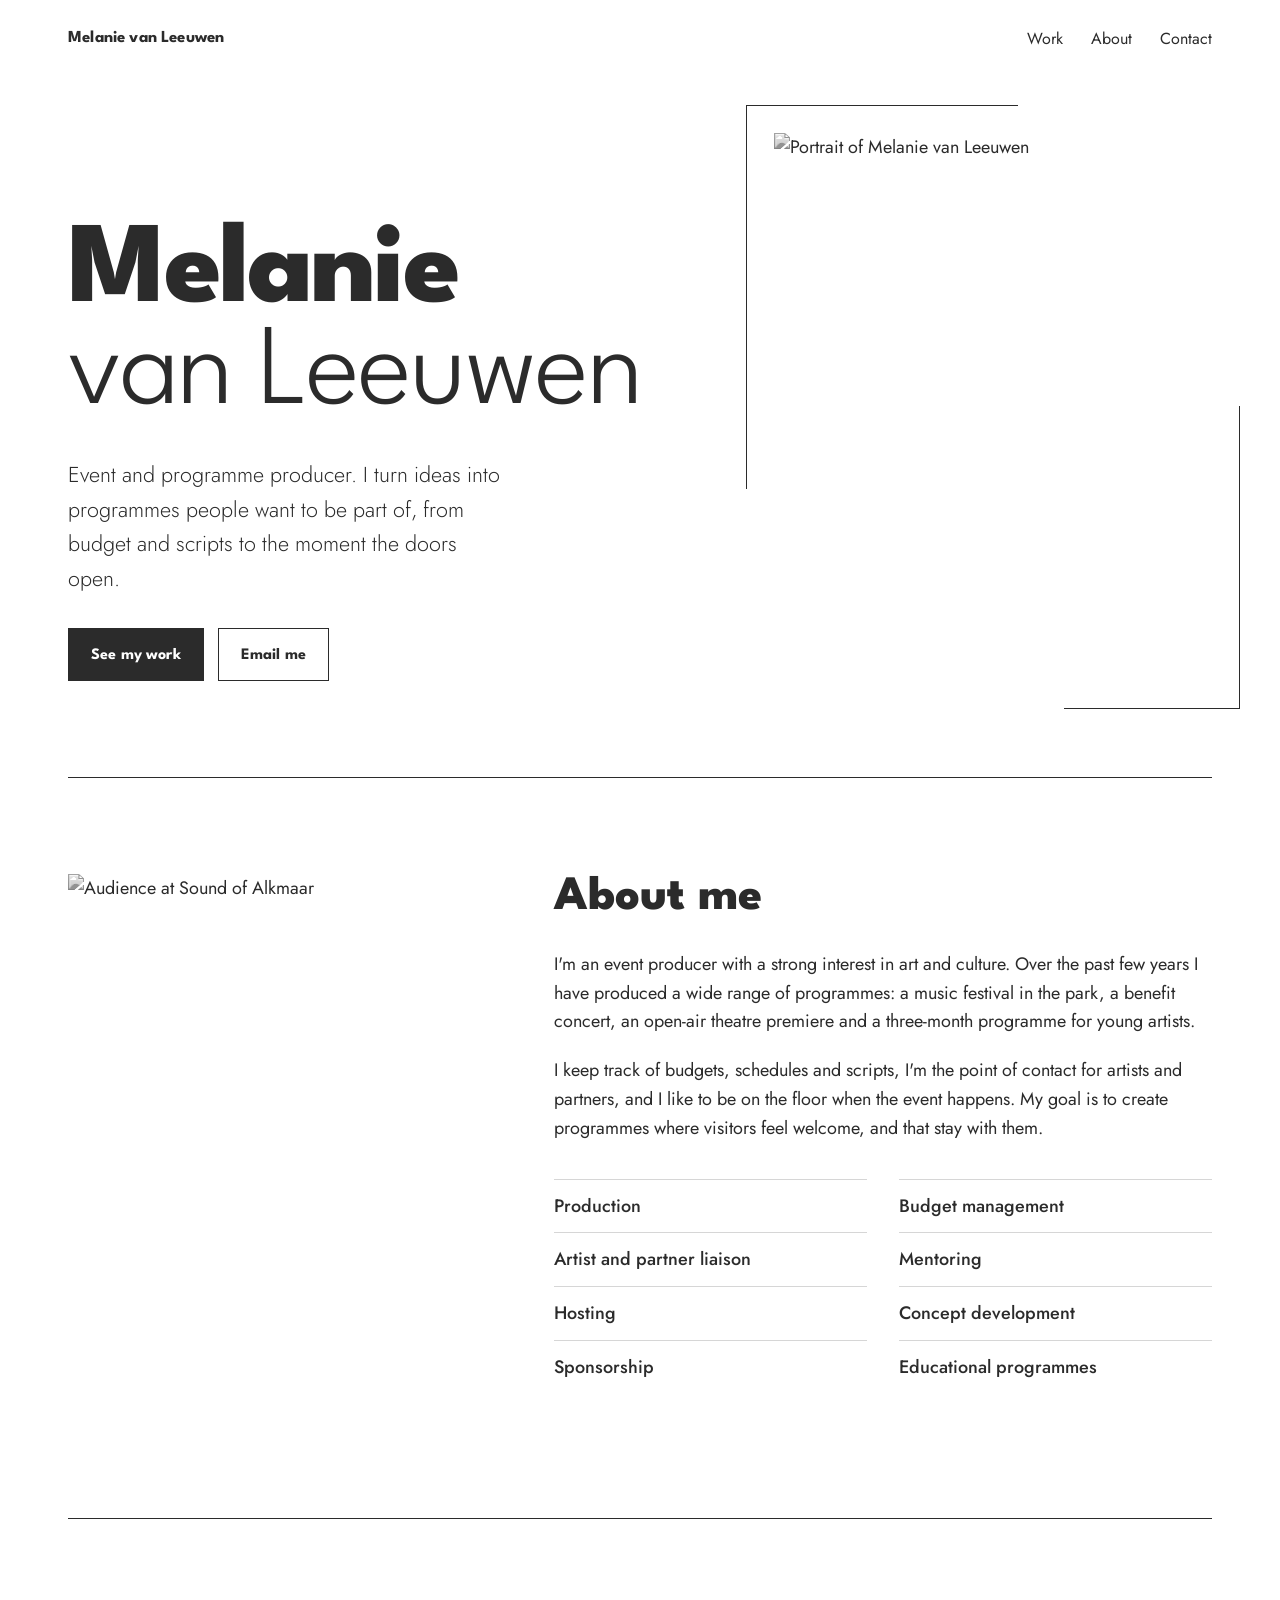
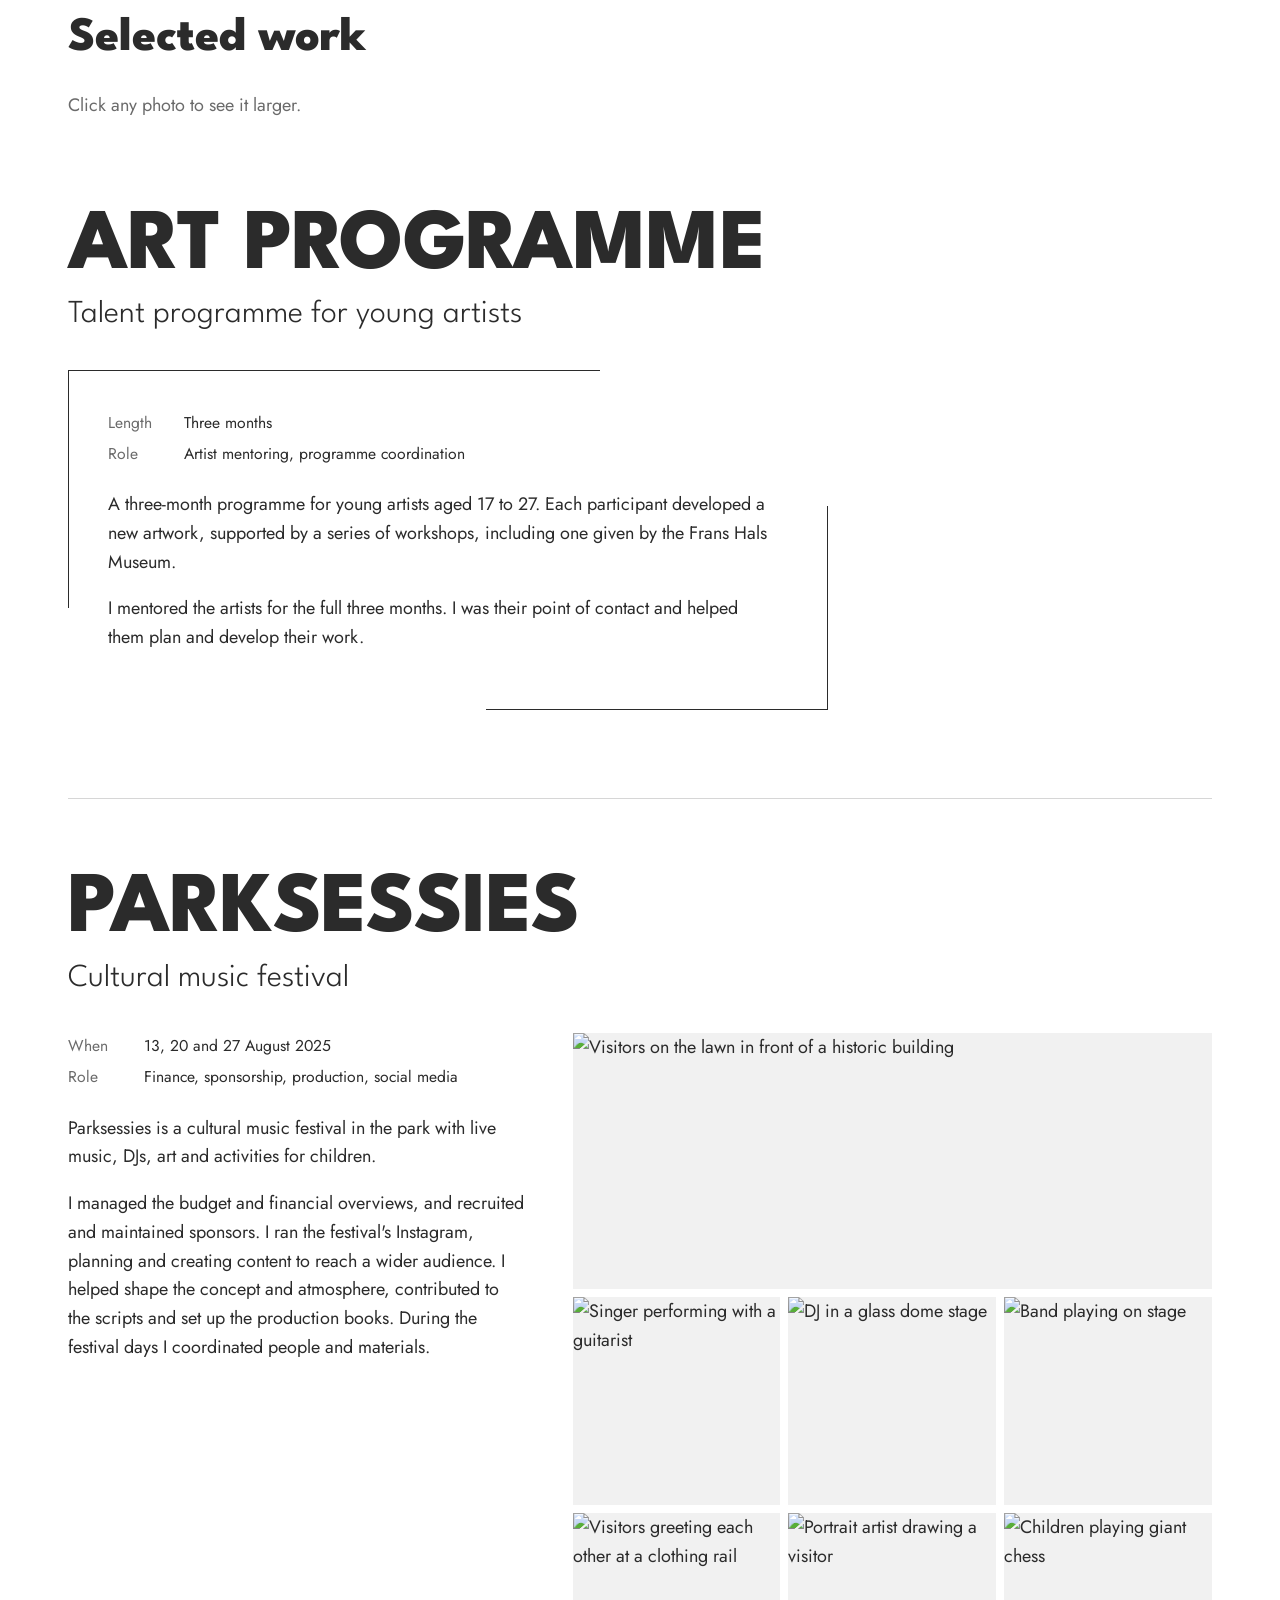
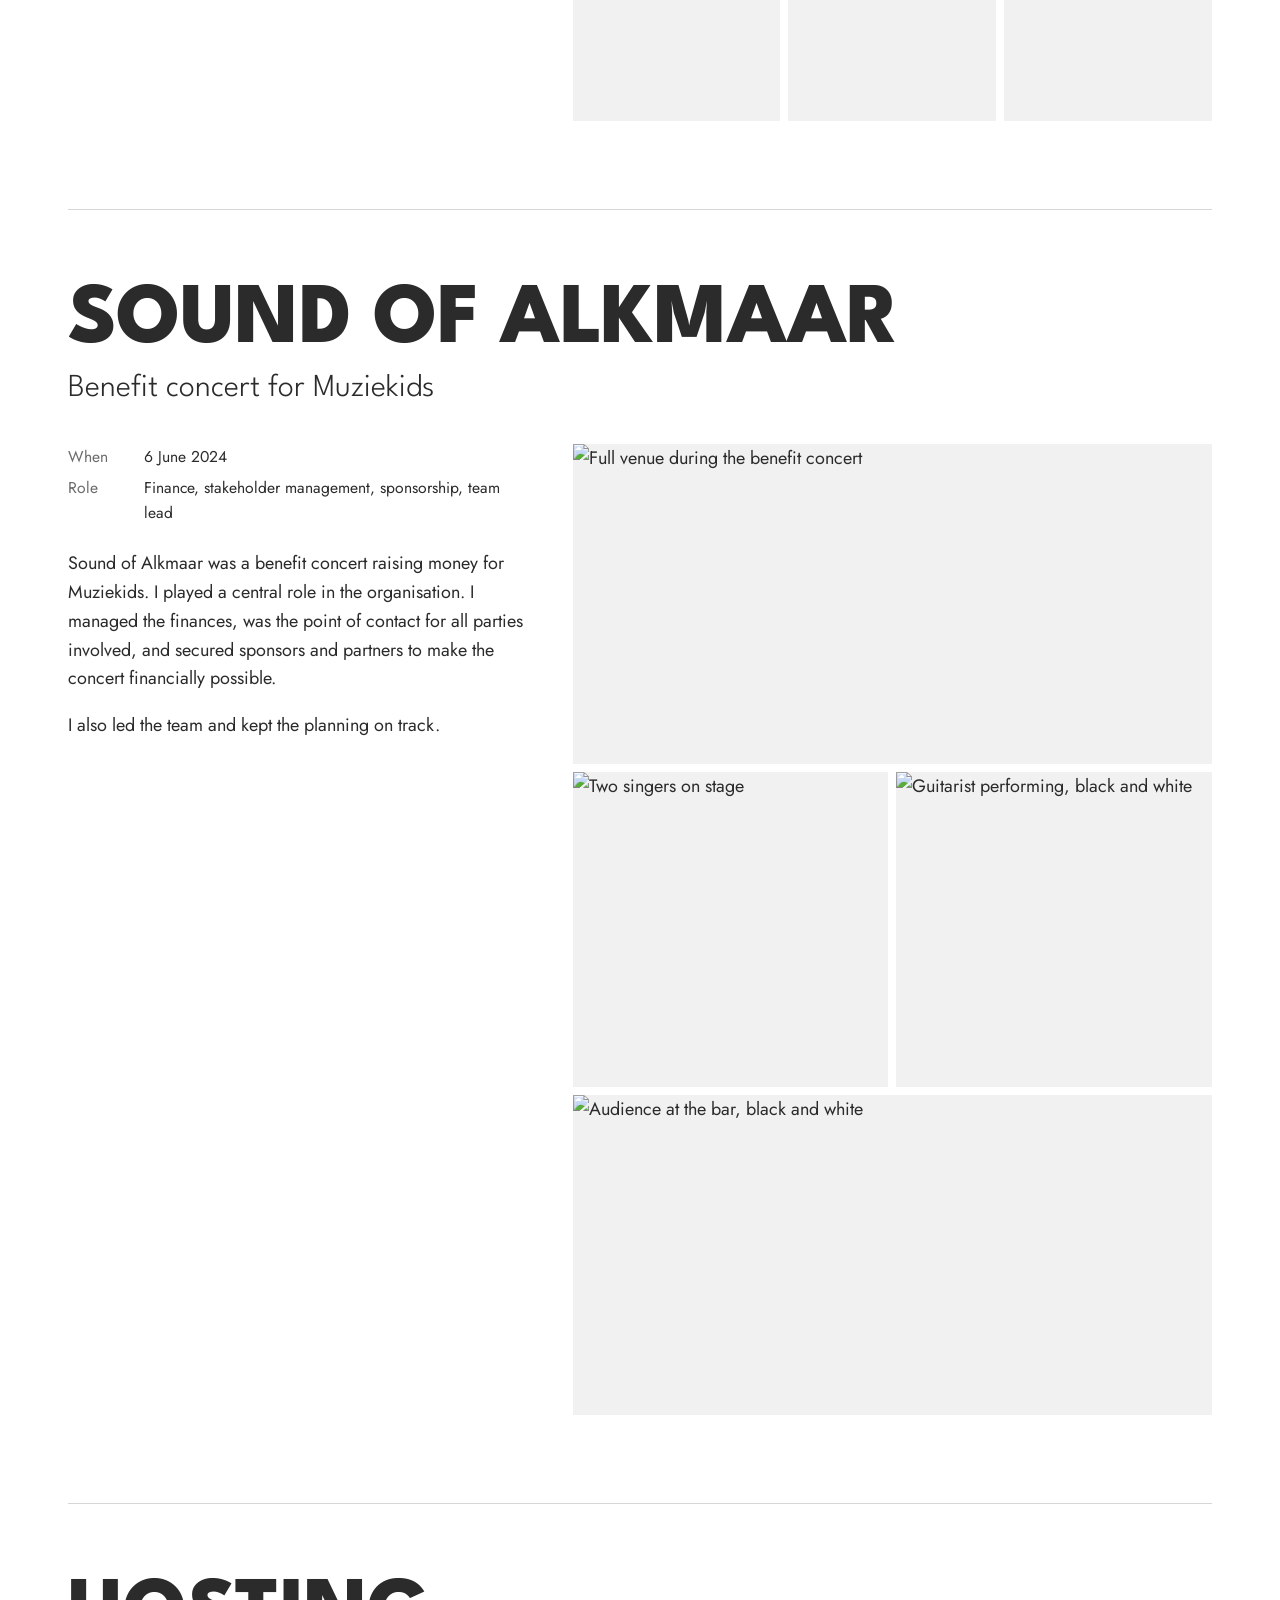
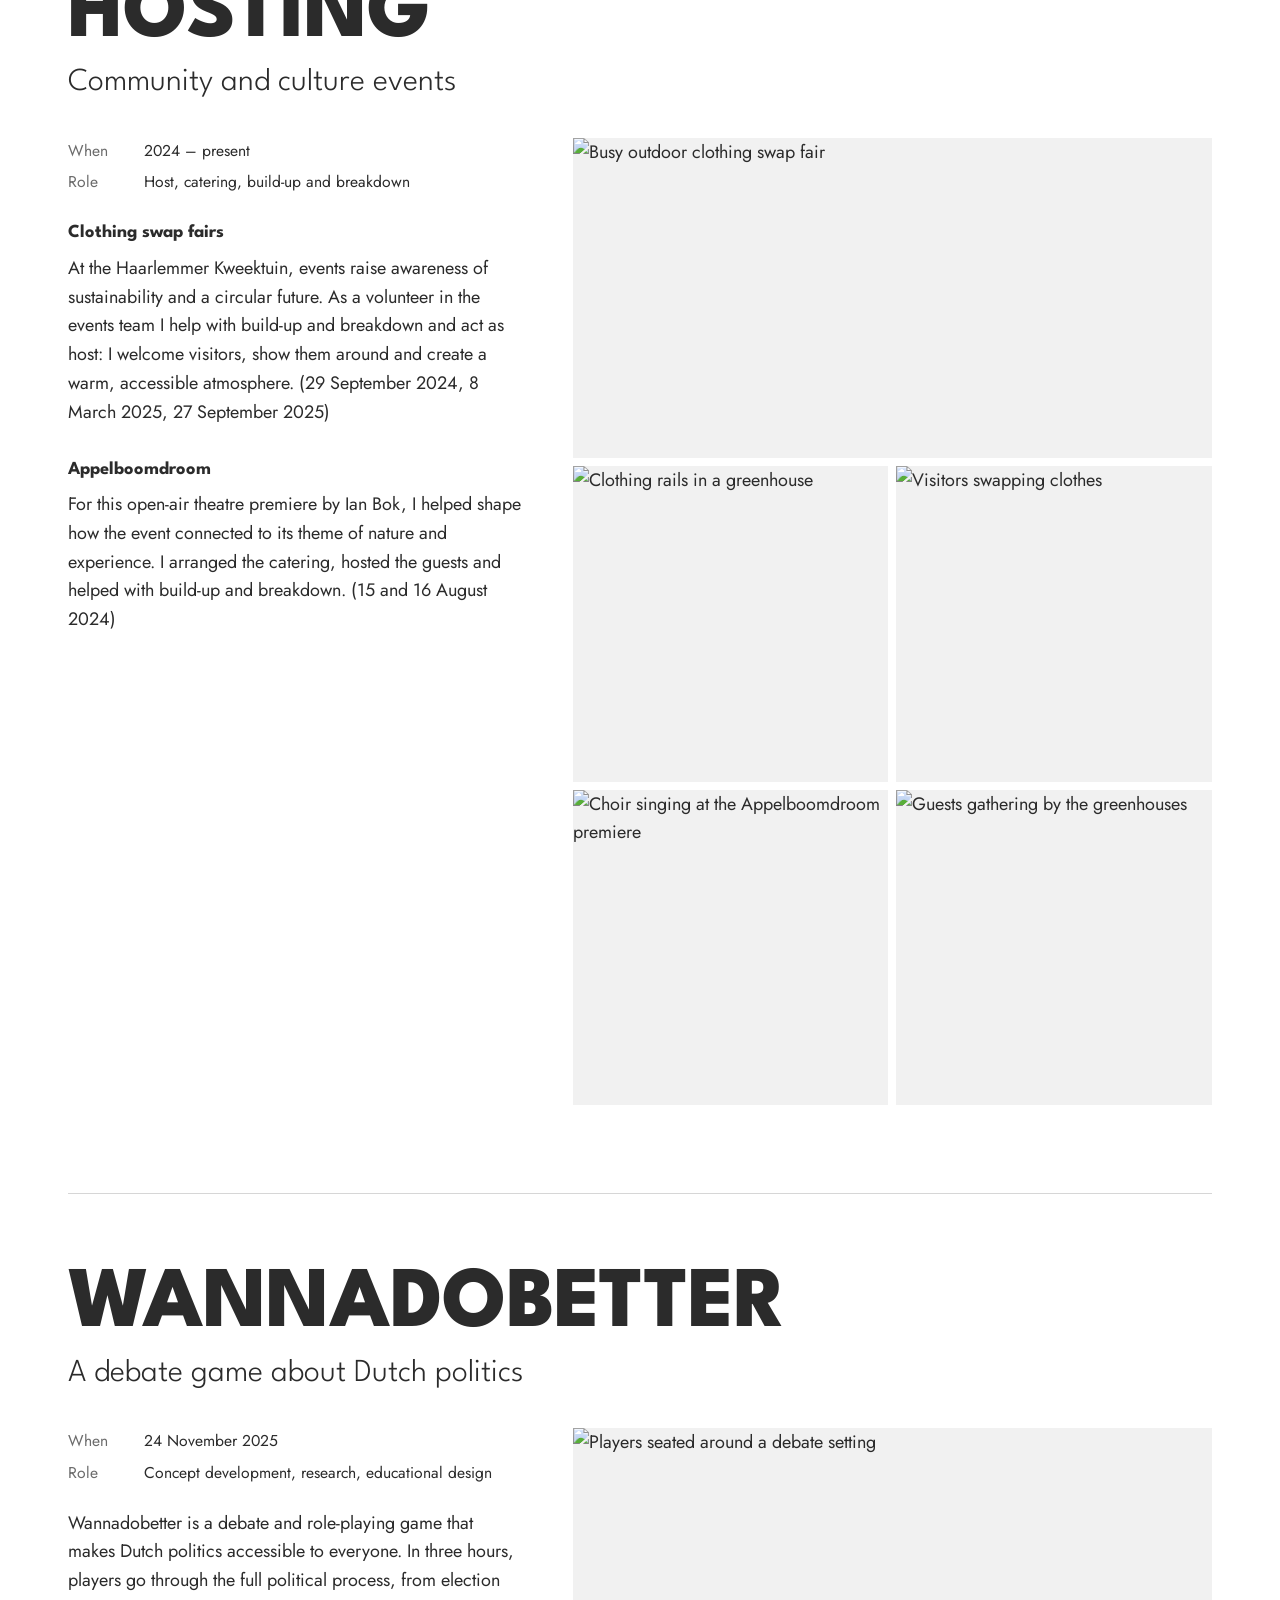
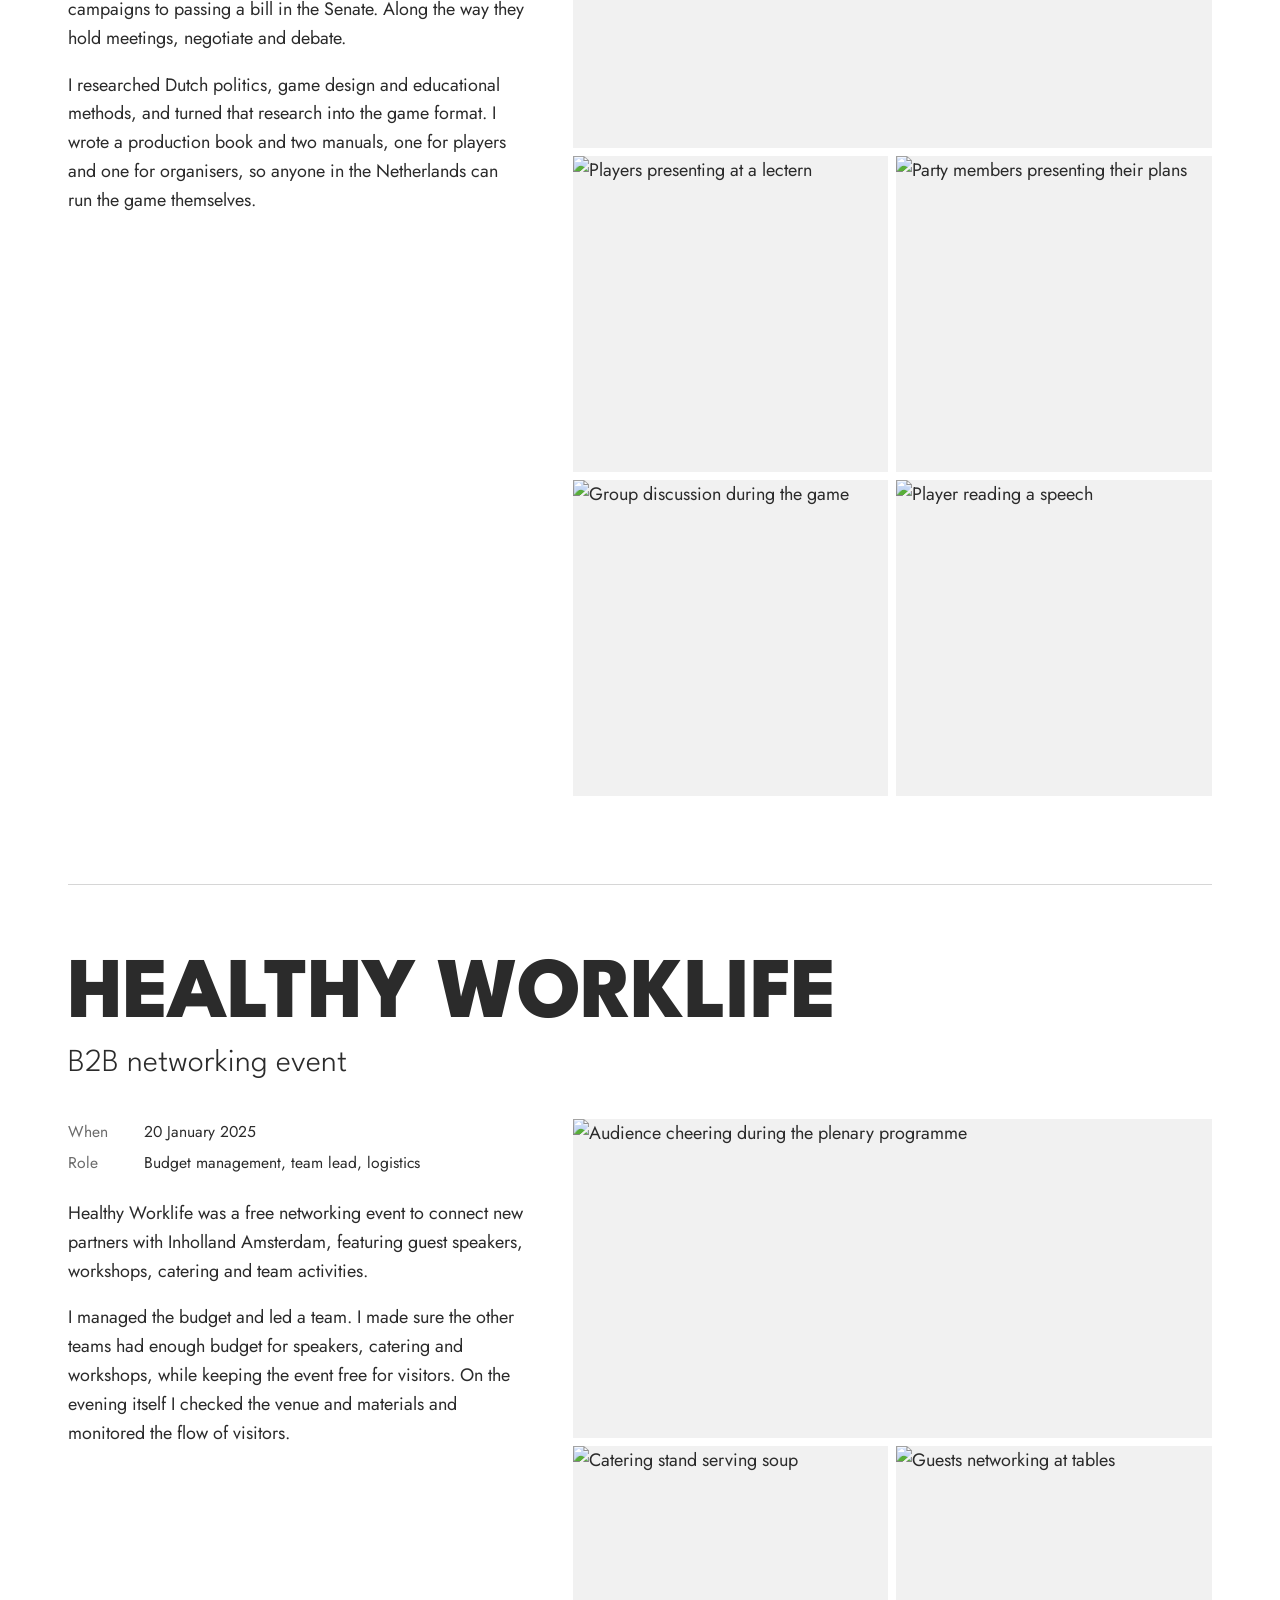
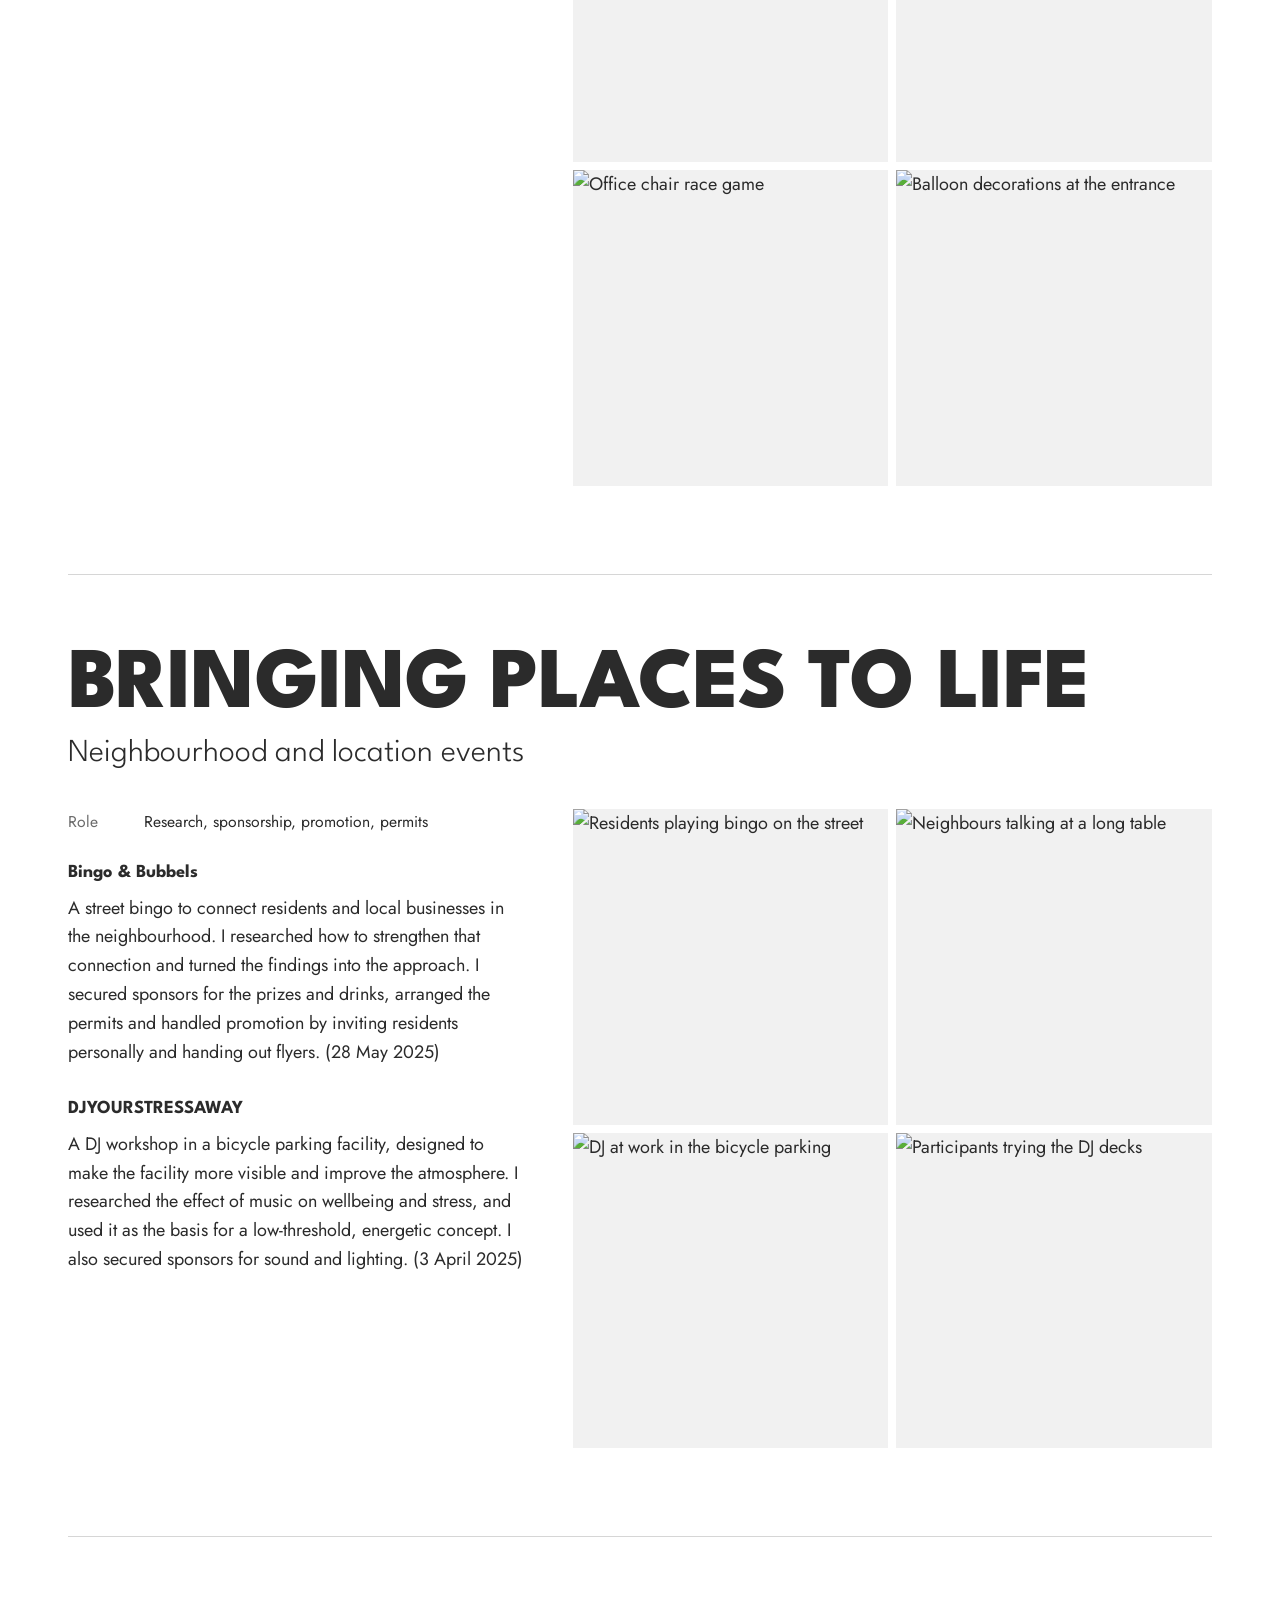
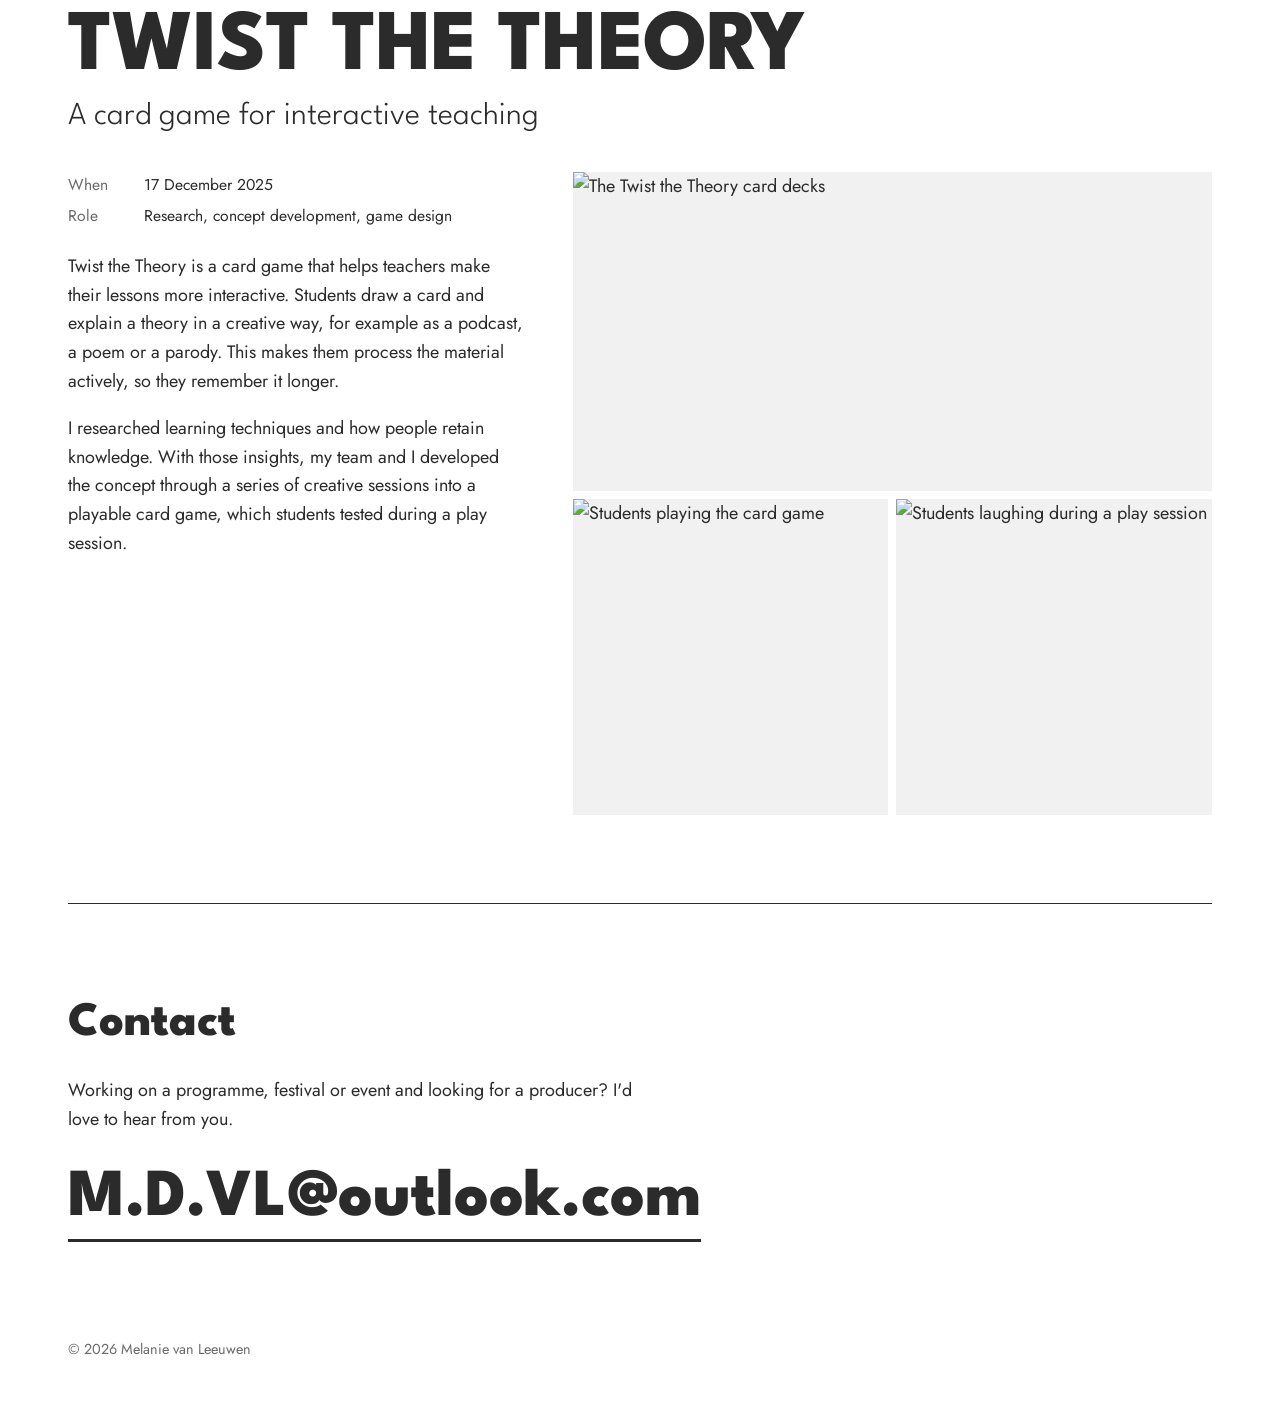
==== index.html @ 93c98464 "Add files via upload" ====
<!doctype html>
<html lang="en">
<head>
<meta charset="utf-8">
<meta name="viewport" content="width=device-width, initial-scale=1">
<title>Melanie van Leeuwen · Event & Programme Producer</title>
<meta name="description" content="Portfolio of Melanie van Leeuwen, event and programme producer: festivals, concerts, art programmes and educational events.">
<link rel="preconnect" href="https://fonts.googleapis.com">
<link rel="preconnect" href="https://fonts.gstatic.com" crossorigin>
<link href="https://fonts.googleapis.com/css2?family=League+Spartan:wght@300;400;700;800&family=Jost:wght@300;400;500&display=swap" rel="stylesheet">
<style>
  :root{
    --paper:#ffffff;
    --ink:#2b2b2b;
    --muted:#6b6b6b;
    --line:#2b2b2b;
    --soft:#f1f1f1;
    --display:"League Spartan", "Helvetica Neue", Arial, sans-serif;
    --text:"Jost", "Helvetica Neue", Arial, sans-serif;
    --gutter:clamp(16px, 4vw, 48px);
    --max:1240px;
  }
  *{box-sizing:border-box}
  html{scroll-behavior:smooth}
  @media (prefers-reduced-motion: reduce){html{scroll-behavior:auto}}
  body{margin:0;background:var(--paper);color:var(--ink);font-family:var(--text);font-size:18px;line-height:1.6;-webkit-font-smoothing:antialiased}
  img{display:block;max-width:100%}
  h1,h2,h3,h4{overflow-wrap:break-word}
  a{color:inherit}
  :focus-visible{outline:2px solid var(--ink);outline-offset:3px}
  .wrap{max-width:var(--max);margin:0 auto;padding:0 var(--gutter)}

  /* nav */
  .nav{display:flex;justify-content:space-between;align-items:center;padding:24px 0}
  .nav .mark{font-family:var(--display);font-weight:700;font-size:1.05rem;text-decoration:none;letter-spacing:.01em}
  .nav ul{list-style:none;display:flex;gap:28px;margin:0;padding:0}
  .nav ul a{text-decoration:none;font-size:1rem}
  .nav ul a:hover{text-decoration:underline;text-underline-offset:4px}

  /* hero */
  .hero{display:grid;grid-template-columns:1.2fr .8fr;gap:var(--gutter);align-items:end;padding:56px 0 96px;position:relative}
  .hero h1{font-family:var(--display);font-weight:800;font-size:clamp(3.2rem,9vw,7.6rem);line-height:.88;letter-spacing:-.02em;margin:0 0 32px}
  .hero h1 span{display:block;font-weight:300}
  .hero .lead{font-size:clamp(1.15rem,1.8vw,1.35rem);font-weight:300;max-width:34ch;margin:0 0 32px}
  .actions{display:flex;flex-wrap:wrap;gap:14px}
  .btn{display:inline-block;font-family:var(--display);font-weight:700;font-size:1rem;padding:14px 22px 11px;border:1.5px solid var(--ink);text-decoration:none;letter-spacing:.01em}
  .btn.solid{background:var(--ink);color:var(--paper)}
  .btn:hover{background:var(--ink);color:var(--paper)}
  .btn.solid:hover{background:var(--paper);color:var(--ink)}

  /* thin offset frame, taken from the printed portfolio cover */
  .framed{position:relative}
  .framed::before{content:"";position:absolute;left:-28px;top:-28px;width:62%;height:70%;border:1px solid var(--line);border-right:0;border-bottom:0;pointer-events:none}
  .framed::after{content:"";position:absolute;right:-28px;bottom:-28px;width:40%;height:55%;border:1px solid var(--line);border-left:0;border-top:0;pointer-events:none}
  .hero .portrait img{width:100%;aspect-ratio:4/5;object-fit:cover;filter:grayscale(1)}

  /* about */
  .about{display:grid;grid-template-columns:.8fr 1.2fr;gap:var(--gutter);padding:96px 0;border-top:1px solid var(--line)}
  .about .crowd img{width:100%;aspect-ratio:4/5;object-fit:cover;object-position:50% 30%;filter:grayscale(1)}
  h2.section{font-family:var(--display);font-weight:800;font-size:clamp(2rem,4vw,3rem);line-height:1;margin:0 0 28px}
  .about p{max-width:60ch;margin:0 0 20px}
  .skills{list-style:none;padding:0;margin:36px 0 0;display:grid;grid-template-columns:repeat(2,minmax(0,1fr));gap:0 32px;max-width:60ch}
  .skills li{padding:12px 0;border-top:1px solid #d6d6d6;font-weight:500}

  /* work */
  .work-intro{padding:96px 0 16px;border-top:1px solid var(--line)}
  .work-intro p{max-width:60ch;margin:0;color:var(--muted)}
  .project{padding:72px 0 88px;border-bottom:1px solid #d6d6d6}
  .project:last-child{border-bottom:0}
  .project header{margin-bottom:36px}
  .project h3{font-family:var(--display);font-weight:800;text-transform:uppercase;font-size:clamp(2.3rem,7vw,5.4rem);line-height:.92;letter-spacing:-.01em;margin:0}
  .project .sub{font-family:var(--display);font-weight:300;font-size:clamp(1.3rem,2.6vw,2rem);line-height:1.15;margin:10px 0 0}
  .project .body{display:grid;grid-template-columns:minmax(0,5fr) minmax(0,7fr);gap:var(--gutter);align-items:start}
  .project.textonly .body{grid-template-columns:minmax(0,1fr)}
  .facts{margin:0 0 24px;padding:0;display:grid;gap:6px}
  .facts div{display:flex;gap:10px;font-size:.98rem}
  .facts dt{color:var(--muted);min-width:4.2em}
  .facts dd{margin:0}
  .copy p{margin:0 0 18px;max-width:60ch}
  .copy h4{font-family:var(--display);font-weight:700;font-size:1.15rem;margin:28px 0 6px}
  .copy h4:first-of-type{margin-top:0}
  .gallery{display:grid;grid-template-columns:repeat(2,minmax(0,1fr));gap:8px}
  .gallery button{all:unset;cursor:zoom-in;display:block;background:var(--soft);overflow:hidden}
  .gallery button:focus-visible{outline:2px solid var(--ink);outline-offset:2px}
  .gallery img{width:100%;height:100%;aspect-ratio:1/1;object-fit:cover;transition:opacity .2s}
  .gallery button:hover img{opacity:.85}
  .gallery .wide{grid-column:span 2}
  .gallery .wide img{aspect-ratio:2/1}
  .gallery.three{grid-template-columns:repeat(3,minmax(0,1fr))}
  .gallery.three .wide{grid-column:span 3}
  .gallery.three .wide img{aspect-ratio:3/1.2}

  .quote-box{position:relative;padding:40px;max-width:760px}
  .quote-box::before{content:"";position:absolute;inset:0 30% 30% 0;border:1px solid var(--line);border-right:0;border-bottom:0}
  .quote-box::after{content:"";position:absolute;inset:40% 0 0 55%;border:1px solid var(--line);border-left:0;border-top:0}

  /* contact */
  .contact{border-top:1px solid var(--line);padding:96px 0 64px}
  .contact a.mail{font-family:var(--display);font-weight:800;font-size:clamp(1.7rem,5.5vw,4.2rem);line-height:1;text-decoration:none;word-break:break-word;display:inline-block;border-bottom:3px solid var(--ink);padding-bottom:6px}
  .contact a.mail:hover{border-bottom-color:transparent}
  .contact p{max-width:52ch;margin:0 0 32px}
  footer{padding:32px 0 48px;color:var(--muted);font-size:.9rem}

  /* lightbox */
  dialog{border:0;padding:0;background:transparent;max-width:none;max-height:none;width:100vw;height:100vh;margin:0}
  dialog::backdrop{background:rgba(20,20,20,.92)}
  .lb{width:100%;height:100%;display:flex;align-items:center;justify-content:center;padding:56px 72px}
  .lb img{max-width:100%;max-height:100%;object-fit:contain}
  .lb button{position:absolute;background:none;border:0;color:#fff;font-family:var(--display);font-size:1rem;cursor:pointer;padding:14px 18px}
  .lb .close{top:8px;right:8px}
  .lb .prev{left:4px;top:50%;transform:translateY(-50%);font-size:2rem}
  .lb .next{right:4px;top:50%;transform:translateY(-50%);font-size:2rem}
  .lb .count{position:absolute;bottom:14px;left:0;right:0;text-align:center;color:#bbb;font-size:.9rem}

  @media (max-width:860px){
    .nav ul{gap:18px}
    .hero{grid-template-columns:1fr;padding:32px 0 72px}
    .hero .portrait{max-width:420px;margin:40px 18px 0 auto;width:calc(100% - 36px)}
    .framed::before{left:-18px;top:-18px}
    .framed::after{right:-18px;bottom:-18px}
    .about{grid-template-columns:1fr;padding:72px 0}
    .about .crowd{display:none}
    .project .body{grid-template-columns:1fr}
    .gallery.three{grid-template-columns:repeat(2,minmax(0,1fr))}
    .gallery.three .wide{grid-column:span 2}
    .skills{grid-template-columns:1fr}
    .lb{padding:56px 8px}
  }
  @media (max-width:420px){
    .nav .mark{font-size:.95rem}
    .nav ul{gap:14px}
    .nav ul a{font-size:.95rem}
    .quote-box{padding:28px 20px}
  }
</style>
</head>
<body>

<div class="wrap">
  <nav class="nav" aria-label="Main">
    <a class="mark" href="#top">Melanie van Leeuwen</a>
    <ul>
      <li><a href="#work">Work</a></li>
      <li><a href="#about">About</a></li>
      <li><a href="#contact">Contact</a></li>
    </ul>
  </nav>

  <header class="hero" id="top">
    <div>
      <h1>Melanie <span>van Leeuwen</span></h1>
      <p class="lead">Event and programme producer. I turn ideas into programmes people want to be part of, from budget and scripts to the moment the doors open.</p>
      <div class="actions">
        <a class="btn solid" href="#work">See my work</a>
        <a class="btn" href="mailto:M.D.VL@outlook.com">Email me</a>
      </div>
    </div>
    <div class="portrait framed">
      <img src="images/portrait.jpg" alt="Portrait of Melanie van Leeuwen">
    </div>
  </header>

  <section class="about" id="about">
    <div class="crowd"><img src="images/crowd.jpg" alt="Audience at Sound of Alkmaar" loading="lazy"></div>
    <div>
      <h2 class="section">About me</h2>
      <p>I'm an event producer with a strong interest in art and culture. Over the past few years I have produced a wide range of programmes: a music festival in the park, a benefit concert, an open-air theatre premiere and a three-month programme for young artists.</p>
      <p>I keep track of budgets, schedules and scripts, I'm the point of contact for artists and partners, and I like to be on the floor when the event happens. My goal is to create programmes where visitors feel welcome, and that stay with them.</p>
      <ul class="skills">
        <li>Production</li>
        <li>Budget management</li>
        <li>Artist and partner liaison</li>
        <li>Mentoring</li>
        <li>Hosting</li>
        <li>Concept development</li>
        <li>Sponsorship</li>
        <li>Educational programmes</li>
      </ul>
    </div>
  </section>

  <section id="work">
    <div class="work-intro">
      <h2 class="section">Selected work</h2>
      <p>Click any photo to see it larger.</p>
    </div>

    <!-- ART PROGRAMME — TODO: add name, period, organisation, number of artists, result and photos -->
    <article class="project textonly">
      <header>
        <h3>Art programme</h3>
        <p class="sub">Talent programme for young artists</p>
      </header>
      <div class="body">
        <div class="quote-box">
          <dl class="facts">
            <div><dt>Length</dt><dd>Three months</dd></div>
            <div><dt>Role</dt><dd>Artist mentoring, programme coordination</dd></div>
          </dl>
          <div class="copy">
            <p>A three-month programme for young artists aged 17 to 27. Each participant developed a new artwork, supported by a series of workshops, including one given by the Frans Hals Museum.</p>
            <p>I mentored the artists for the full three months. I was their point of contact and helped them plan and develop their work.</p>
          </div>
        </div>
      </div>
    </article>

    <article class="project">
      <header>
        <h3>Parksessies</h3>
        <p class="sub">Cultural music festival</p>
      </header>
      <div class="body">
        <div class="copy">
          <dl class="facts">
            <div><dt>When</dt><dd>13, 20 and 27 August 2025</dd></div>
            <div><dt>Role</dt><dd>Finance, sponsorship, production, social media</dd></div>
          </dl>
          <p>Parksessies is a cultural music festival in the park with live music, DJs, art and activities for children.</p>
          <p>I managed the budget and financial overviews, and recruited and maintained sponsors. I ran the festival's Instagram, planning and creating content to reach a wider audience. I helped shape the concept and atmosphere, contributed to the scripts and set up the production books. During the festival days I coordinated people and materials.</p>
          <!-- TODO Parksessies 2026: add dates to "When", and a paragraph like:
          <h4>2026</h4>
          <p>Your role and what was new or bigger than in 2025.</p> -->
        </div>
        <div class="gallery three" data-gallery>
          <button class="wide"><img src="images/parksessies-1.jpg" alt="Visitors on the lawn in front of a historic building" loading="lazy"></button>
          <button><img src="images/parksessies-4.jpg" alt="Singer performing with a guitarist" loading="lazy"></button>
          <button><img src="images/parksessies-3.jpg" alt="DJ in a glass dome stage" loading="lazy"></button>
          <button><img src="images/parksessies-9.jpg" alt="Band playing on stage" loading="lazy"></button>
          <button><img src="images/parksessies-2.jpg" alt="Visitors greeting each other at a clothing rail" loading="lazy"></button>
          <button><img src="images/parksessies-5.jpg" alt="Portrait artist drawing a visitor" loading="lazy"></button>
          <button><img src="images/parksessies-6.jpg" alt="Children playing giant chess" loading="lazy"></button>
        </div>
      </div>
    </article>

    <article class="project">
      <header>
        <h3>Sound of Alkmaar</h3>
        <p class="sub">Benefit concert for Muziekids</p>
      </header>
      <div class="body">
        <div class="copy">
          <dl class="facts">
            <div><dt>When</dt><dd>6 June 2024</dd></div>
            <div><dt>Role</dt><dd>Finance, stakeholder management, sponsorship, team lead</dd></div>
          </dl>
          <p>Sound of Alkmaar was a benefit concert raising money for Muziekids. I played a central role in the organisation. I managed the finances, was the point of contact for all parties involved, and secured sponsors and partners to make the concert financially possible.</p>
          <p>I also led the team and kept the planning on track.</p>
        </div>
        <div class="gallery" data-gallery>
          <button class="wide"><img src="images/soundofalkmaar-2.jpg" alt="Full venue during the benefit concert" loading="lazy"></button>
          <button><img src="images/soundofalkmaar-3.jpg" alt="Two singers on stage" loading="lazy"></button>
          <button><img src="images/soundofalkmaar-4.jpg" alt="Guitarist performing, black and white" loading="lazy"></button>
          <button class="wide"><img src="images/soundofalkmaar-1.jpg" alt="Audience at the bar, black and white" loading="lazy"></button>
        </div>
      </div>
    </article>

    <article class="project">
      <header>
        <h3>Hosting</h3>
        <p class="sub">Community and culture events</p>
      </header>
      <div class="body">
        <div class="copy">
          <dl class="facts">
            <div><dt>When</dt><dd>2024 – present</dd></div>
            <div><dt>Role</dt><dd>Host, catering, build-up and breakdown</dd></div>
          </dl>
          <h4>Clothing swap fairs</h4>
          <p>At the Haarlemmer Kweektuin, events raise awareness of sustainability and a circular future. As a volunteer in the events team I help with build-up and breakdown and act as host: I welcome visitors, show them around and create a warm, accessible atmosphere. (29 September 2024, 8 March 2025, 27 September 2025)</p>
          <h4>Appelboomdroom</h4>
          <p>For this open-air theatre premiere by Ian Bok, I helped shape how the event connected to its theme of nature and experience. I arranged the catering, hosted the guests and helped with build-up and breakdown. (15 and 16 August 2024)</p>
        </div>
        <div class="gallery" data-gallery>
          <button class="wide"><img src="images/kledingruil-3.jpg" alt="Busy outdoor clothing swap fair" loading="lazy"></button>
          <button><img src="images/kledingruil-2.jpg" alt="Clothing rails in a greenhouse" loading="lazy"></button>
          <button><img src="images/kledingruil-1.jpg" alt="Visitors swapping clothes" loading="lazy"></button>
          <button><img src="images/appelboomdroom-1.jpg" alt="Choir singing at the Appelboomdroom premiere" loading="lazy"></button>
          <button><img src="images/appelboomdroom-2.jpg" alt="Guests gathering by the greenhouses" loading="lazy"></button>
        </div>
      </div>
    </article>

    <article class="project">
      <header>
        <h3>Wannadobetter</h3>
        <p class="sub">A debate game about Dutch politics</p>
      </header>
      <div class="body">
        <div class="copy">
          <dl class="facts">
            <div><dt>When</dt><dd>24 November 2025</dd></div>
            <div><dt>Role</dt><dd>Concept development, research, educational design</dd></div>
          </dl>
          <p>Wannadobetter is a debate and role-playing game that makes Dutch politics accessible to everyone. In three hours, players go through the full political process, from election campaigns to passing a bill in the Senate. Along the way they hold meetings, negotiate and debate.</p>
          <p>I researched Dutch politics, game design and educational methods, and turned that research into the game format. I wrote a production book and two manuals, one for players and one for organisers, so anyone in the Netherlands can run the game themselves.</p>
        </div>
        <div class="gallery" data-gallery>
          <button class="wide"><img src="images/wannadobetter-5.jpg" alt="Players seated around a debate setting" loading="lazy"></button>
          <button><img src="images/wannadobetter-1.jpg" alt="Players presenting at a lectern" loading="lazy"></button>
          <button><img src="images/wannadobetter-2.jpg" alt="Party members presenting their plans" loading="lazy"></button>
          <button><img src="images/wannadobetter-3.jpg" alt="Group discussion during the game" loading="lazy"></button>
          <button><img src="images/wannadobetter-6.jpg" alt="Player reading a speech" loading="lazy"></button>
        </div>
      </div>
    </article>

    <article class="project">
      <header>
        <h3>Healthy Worklife</h3>
        <p class="sub">B2B networking event</p>
      </header>
      <div class="body">
        <div class="copy">
          <dl class="facts">
            <div><dt>When</dt><dd>20 January 2025</dd></div>
            <div><dt>Role</dt><dd>Budget management, team lead, logistics</dd></div>
          </dl>
          <p>Healthy Worklife was a free networking event to connect new partners with Inholland Amsterdam, featuring guest speakers, workshops, catering and team activities.</p>
          <p>I managed the budget and led a team. I made sure the other teams had enough budget for speakers, catering and workshops, while keeping the event free for visitors. On the evening itself I checked the venue and materials and monitored the flow of visitors.</p>
        </div>
        <div class="gallery" data-gallery>
          <button class="wide"><img src="images/healthy-5.jpg" alt="Audience cheering during the plenary programme" loading="lazy"></button>
          <button><img src="images/healthy-2.jpg" alt="Catering stand serving soup" loading="lazy"></button>
          <button><img src="images/healthy-4.jpg" alt="Guests networking at tables" loading="lazy"></button>
          <button><img src="images/healthy-6.jpg" alt="Office chair race game" loading="lazy"></button>
          <button><img src="images/healthy-1.jpg" alt="Balloon decorations at the entrance" loading="lazy"></button>
        </div>
      </div>
    </article>

    <article class="project">
      <header>
        <h3>Bringing places to life</h3>
        <p class="sub">Neighbourhood and location events</p>
      </header>
      <div class="body">
        <div class="copy">
          <dl class="facts">
            <div><dt>Role</dt><dd>Research, sponsorship, promotion, permits</dd></div>
          </dl>
          <h4>Bingo &amp; Bubbels</h4>
          <p>A street bingo to connect residents and local businesses in the neighbourhood. I researched how to strengthen that connection and turned the findings into the approach. I secured sponsors for the prizes and drinks, arranged the permits and handled promotion by inviting residents personally and handing out flyers. (28 May 2025)</p>
          <h4>DJYOURSTRESSAWAY</h4>
          <p>A DJ workshop in a bicycle parking facility, designed to make the facility more visible and improve the atmosphere. I researched the effect of music on wellbeing and stress, and used it as the basis for a low-threshold, energetic concept. I also secured sponsors for sound and lighting. (3 April 2025)</p>
        </div>
        <div class="gallery" data-gallery>
          <button><img src="images/bingo-1.jpg" alt="Residents playing bingo on the street" loading="lazy"></button>
          <button><img src="images/bingo-4.jpg" alt="Neighbours talking at a long table" loading="lazy"></button>
          <button><img src="images/dj-1.jpg" alt="DJ at work in the bicycle parking" loading="lazy"></button>
          <button><img src="images/dj-6.jpg" alt="Participants trying the DJ decks" loading="lazy"></button>
        </div>
      </div>
    </article>

    <article class="project">
      <header>
        <h3>Twist the Theory</h3>
        <p class="sub">A card game for interactive teaching</p>
      </header>
      <div class="body">
        <div class="copy">
          <dl class="facts">
            <div><dt>When</dt><dd>17 December 2025</dd></div>
            <div><dt>Role</dt><dd>Research, concept development, game design</dd></div>
          </dl>
          <p>Twist the Theory is a card game that helps teachers make their lessons more interactive. Students draw a card and explain a theory in a creative way, for example as a podcast, a poem or a parody. This makes them process the material actively, so they remember it longer.</p>
          <p>I researched learning techniques and how people retain knowledge. With those insights, my team and I developed the concept through a series of creative sessions into a playable card game, which students tested during a play session.</p>
        </div>
        <div class="gallery" data-gallery>
          <button class="wide"><img src="images/twist-5.jpg" alt="The Twist the Theory card decks" loading="lazy"></button>
          <button><img src="images/twist-2.jpg" alt="Students playing the card game" loading="lazy"></button>
          <button><img src="images/twist-4.jpg" alt="Students laughing during a play session" loading="lazy"></button>
        </div>
      </div>
    </article>
  </section>

  <section class="contact" id="contact">
    <h2 class="section">Contact</h2>
    <p>Working on a programme, festival or event and looking for a producer? I'd love to hear from you.</p>
    <a class="mail" href="mailto:M.D.VL@outlook.com">M.D.VL@outlook.com</a>
  </section>

  <footer>© 2026 Melanie van Leeuwen</footer>
</div>

<dialog id="lightbox" aria-label="Photo viewer">
  <div class="lb">
    <img alt="">
    <button class="close" type="button">Close</button>
    <button class="prev" type="button" aria-label="Previous photo">‹</button>
    <button class="next" type="button" aria-label="Next photo">›</button>
    <p class="count"></p>
  </div>
</dialog>

<script>
(function(){
  var dlg=document.getElementById('lightbox');
  if(!dlg||!dlg.showModal) return;
  var big=dlg.querySelector('img'), count=dlg.querySelector('.count');
  var list=[], i=0;
  function show(){var im=list[i];big.src=im.src;big.alt=im.alt;count.textContent=(i+1)+' / '+list.length;}
  document.querySelectorAll('[data-gallery]').forEach(function(g){
    var imgs=[].slice.call(g.querySelectorAll('img'));
    g.querySelectorAll('button').forEach(function(b,n){
      b.setAttribute('aria-label','Enlarge photo: '+imgs[n].alt);
      b.addEventListener('click',function(){list=imgs;i=n;show();dlg.showModal();});
    });
  });
  function step(d){i=(i+d+list.length)%list.length;show();}
  dlg.querySelector('.prev').onclick=function(){step(-1)};
  dlg.querySelector('.next').onclick=function(){step(1)};
  dlg.querySelector('.close').onclick=function(){dlg.close()};
  dlg.addEventListener('click',function(e){if(e.target===dlg||e.target.classList.contains('lb'))dlg.close();});
  document.addEventListener('keydown',function(e){if(!dlg.open)return;if(e.key==='ArrowLeft')step(-1);if(e.key==='ArrowRight')step(1);});
})();
</script>
</body>
</html>
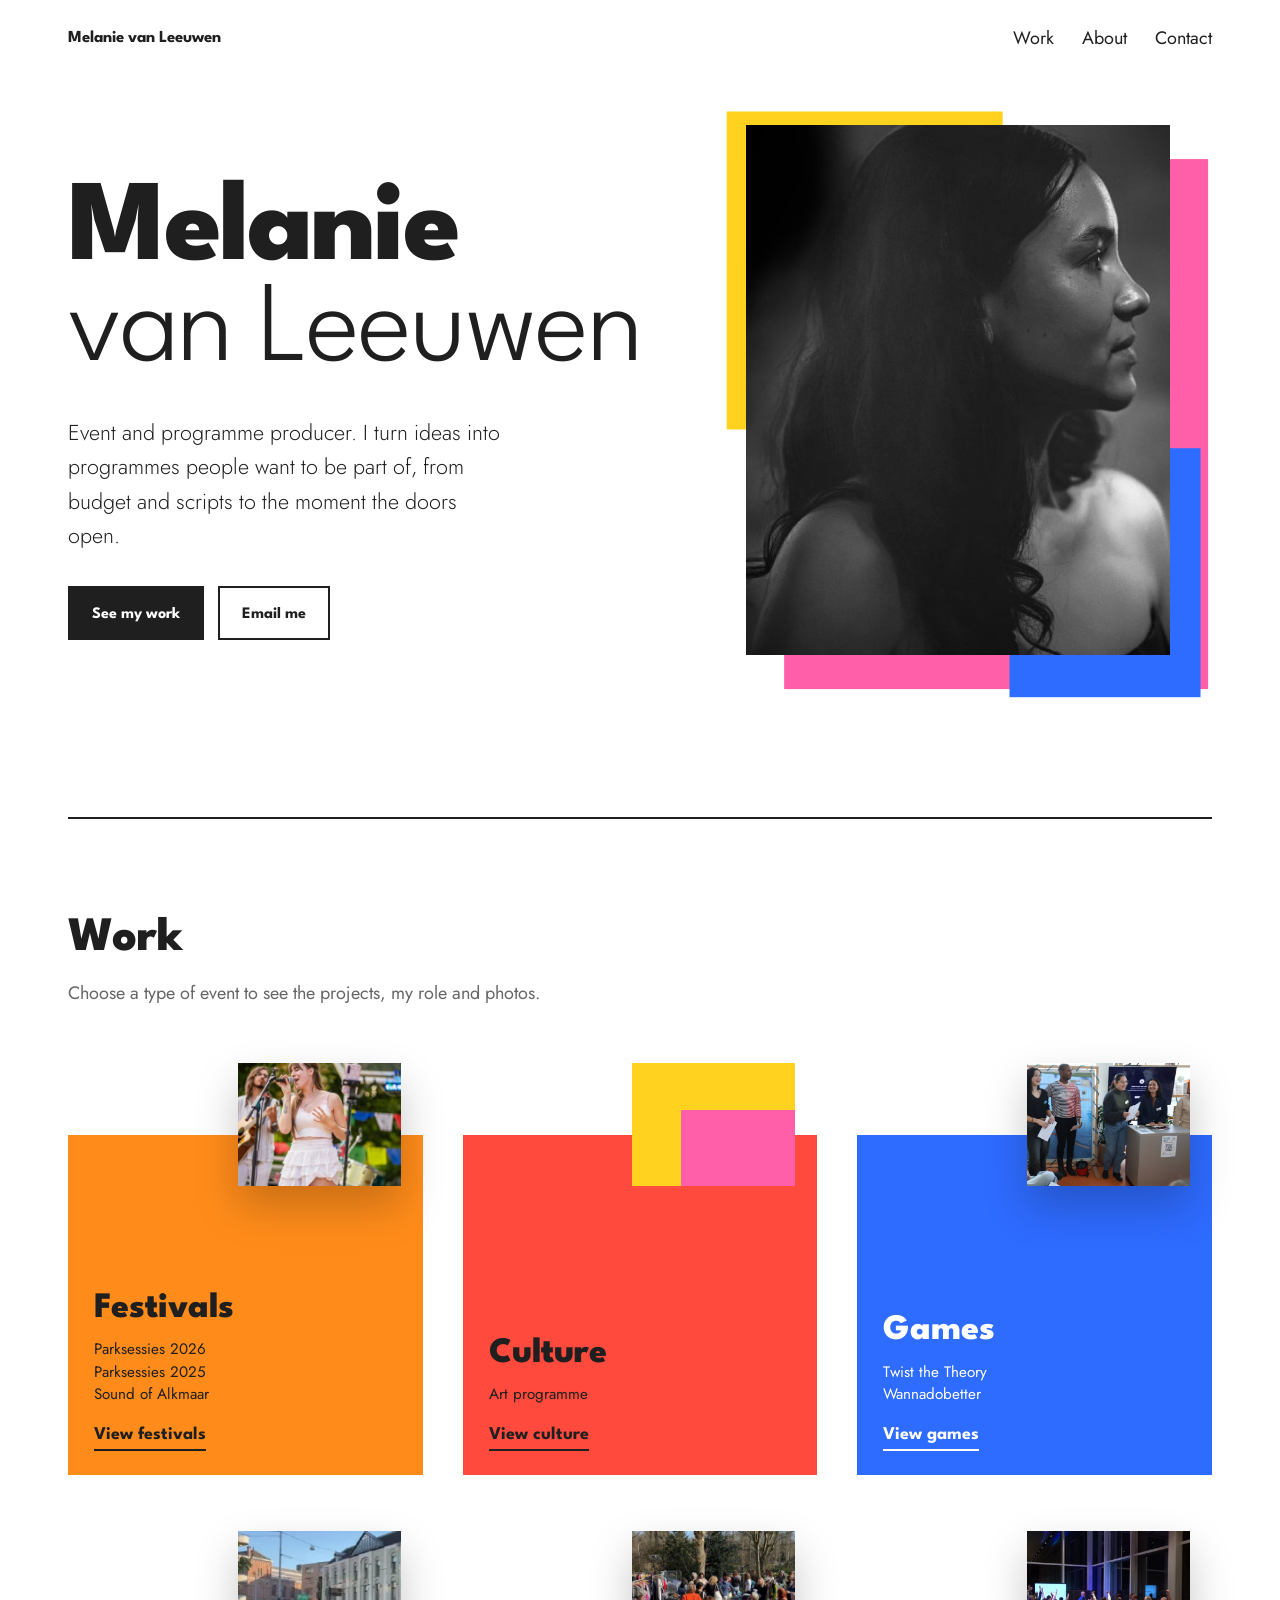
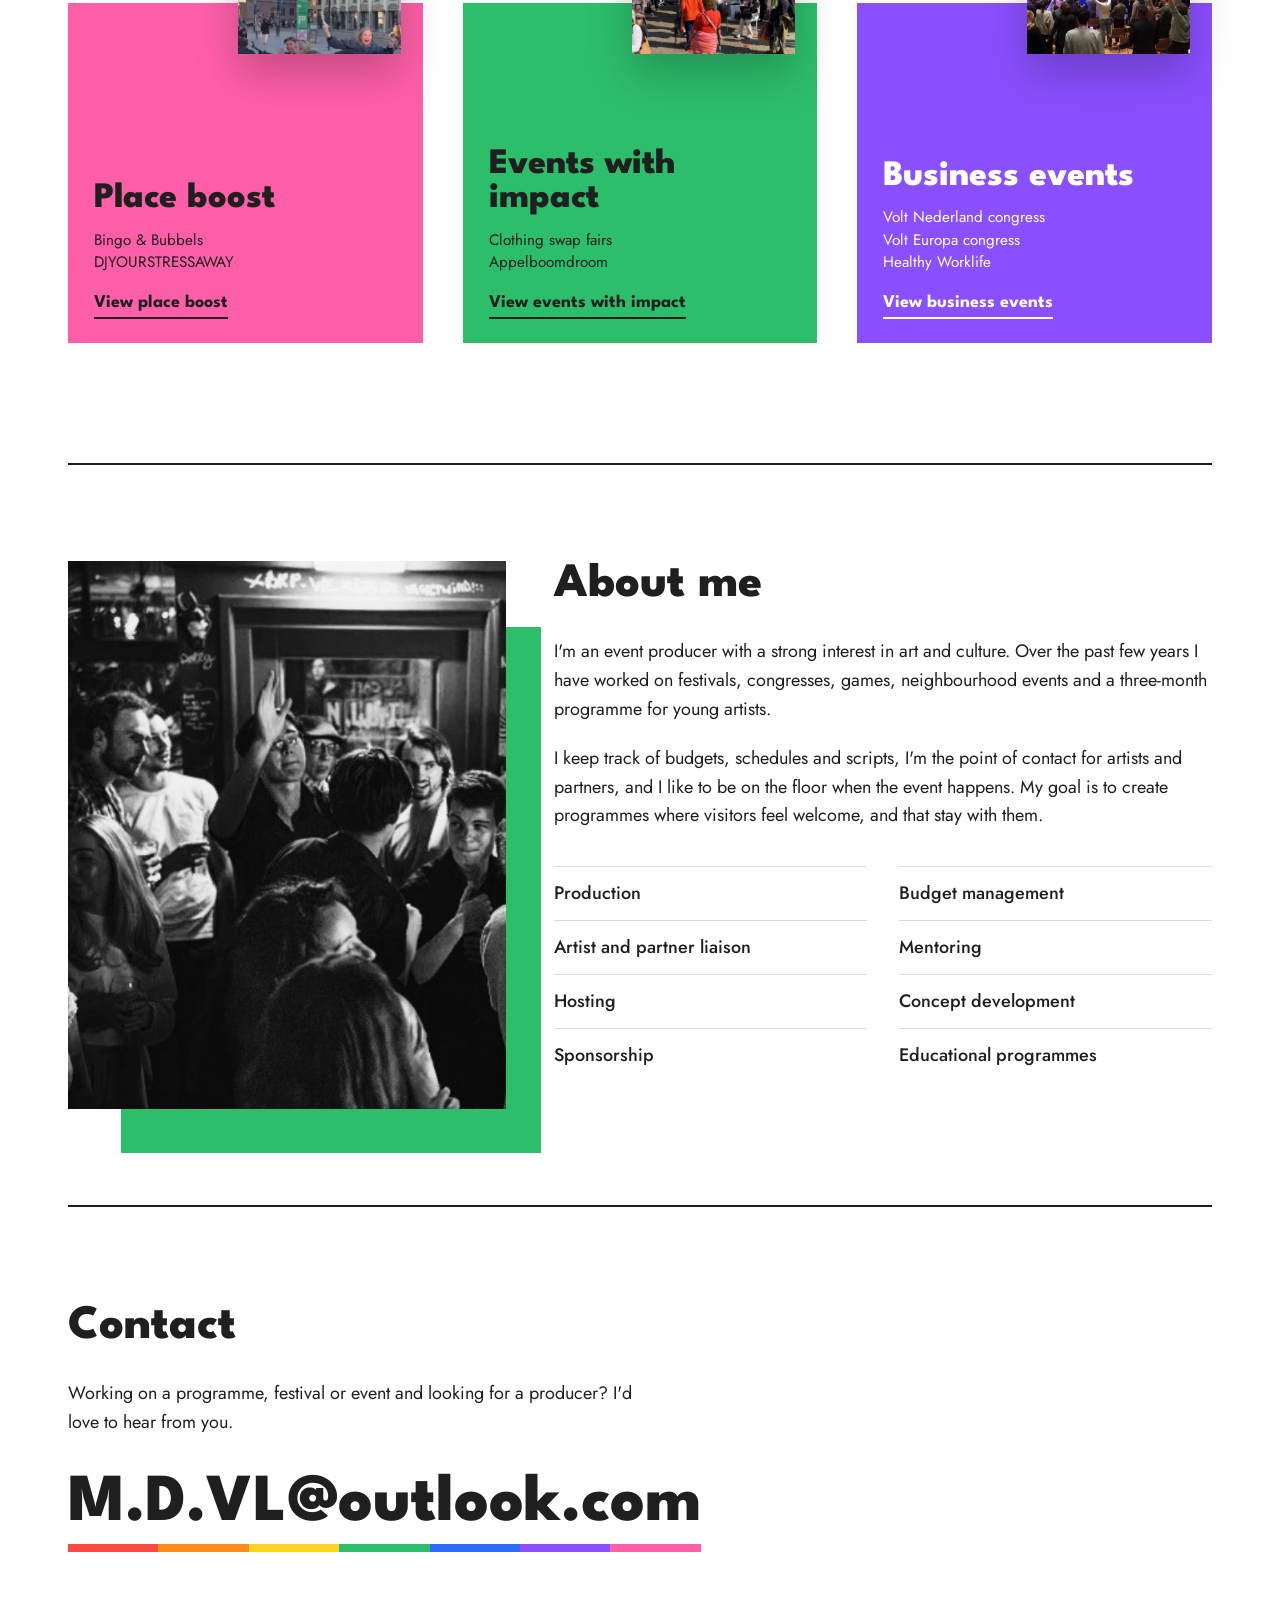
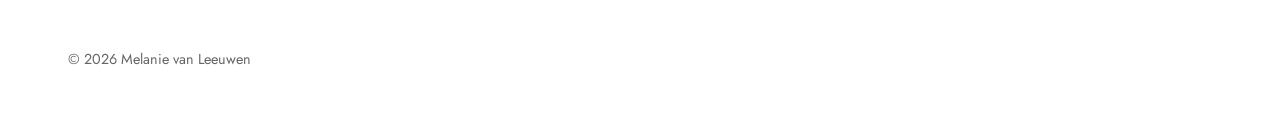
==== commit 516b6dc7: "Add files via upload" ====
--- a/index.html
+++ b/index.html
@@ -3,145 +3,20 @@
 <head>
 <meta charset="utf-8">
 <meta name="viewport" content="width=device-width, initial-scale=1">
-<title>Melanie van Leeuwen · Event & Programme Producer</title>
-<meta name="description" content="Portfolio of Melanie van Leeuwen, event and programme producer: festivals, concerts, art programmes and educational events.">
+<title>Melanie van Leeuwen · Event &amp; Programme Producer</title>
+<meta name="description" content="Portfolio of Melanie van Leeuwen, event and programme producer: festivals, culture, games, place boost events, events with impact and business events.">
 <link rel="preconnect" href="https://fonts.googleapis.com">
 <link rel="preconnect" href="https://fonts.gstatic.com" crossorigin>
 <link href="https://fonts.googleapis.com/css2?family=League+Spartan:wght@300;400;700;800&family=Jost:wght@300;400;500&display=swap" rel="stylesheet">
-<style>
-  :root{
-    --paper:#ffffff;
-    --ink:#2b2b2b;
-    --muted:#6b6b6b;
-    --line:#2b2b2b;
-    --soft:#f1f1f1;
-    --display:"League Spartan", "Helvetica Neue", Arial, sans-serif;
-    --text:"Jost", "Helvetica Neue", Arial, sans-serif;
-    --gutter:clamp(16px, 4vw, 48px);
-    --max:1240px;
-  }
-  *{box-sizing:border-box}
-  html{scroll-behavior:smooth}
-  @media (prefers-reduced-motion: reduce){html{scroll-behavior:auto}}
-  body{margin:0;background:var(--paper);color:var(--ink);font-family:var(--text);font-size:18px;line-height:1.6;-webkit-font-smoothing:antialiased}
-  img{display:block;max-width:100%}
-  h1,h2,h3,h4{overflow-wrap:break-word}
-  a{color:inherit}
-  :focus-visible{outline:2px solid var(--ink);outline-offset:3px}
-  .wrap{max-width:var(--max);margin:0 auto;padding:0 var(--gutter)}
-
-  /* nav */
-  .nav{display:flex;justify-content:space-between;align-items:center;padding:24px 0}
-  .nav .mark{font-family:var(--display);font-weight:700;font-size:1.05rem;text-decoration:none;letter-spacing:.01em}
-  .nav ul{list-style:none;display:flex;gap:28px;margin:0;padding:0}
-  .nav ul a{text-decoration:none;font-size:1rem}
-  .nav ul a:hover{text-decoration:underline;text-underline-offset:4px}
-
-  /* hero */
-  .hero{display:grid;grid-template-columns:1.2fr .8fr;gap:var(--gutter);align-items:end;padding:56px 0 96px;position:relative}
-  .hero h1{font-family:var(--display);font-weight:800;font-size:clamp(3.2rem,9vw,7.6rem);line-height:.88;letter-spacing:-.02em;margin:0 0 32px}
-  .hero h1 span{display:block;font-weight:300}
-  .hero .lead{font-size:clamp(1.15rem,1.8vw,1.35rem);font-weight:300;max-width:34ch;margin:0 0 32px}
-  .actions{display:flex;flex-wrap:wrap;gap:14px}
-  .btn{display:inline-block;font-family:var(--display);font-weight:700;font-size:1rem;padding:14px 22px 11px;border:1.5px solid var(--ink);text-decoration:none;letter-spacing:.01em}
-  .btn.solid{background:var(--ink);color:var(--paper)}
-  .btn:hover{background:var(--ink);color:var(--paper)}
-  .btn.solid:hover{background:var(--paper);color:var(--ink)}
-
-  /* thin offset frame, taken from the printed portfolio cover */
-  .framed{position:relative}
-  .framed::before{content:"";position:absolute;left:-28px;top:-28px;width:62%;height:70%;border:1px solid var(--line);border-right:0;border-bottom:0;pointer-events:none}
-  .framed::after{content:"";position:absolute;right:-28px;bottom:-28px;width:40%;height:55%;border:1px solid var(--line);border-left:0;border-top:0;pointer-events:none}
-  .hero .portrait img{width:100%;aspect-ratio:4/5;object-fit:cover;filter:grayscale(1)}
-
-  /* about */
-  .about{display:grid;grid-template-columns:.8fr 1.2fr;gap:var(--gutter);padding:96px 0;border-top:1px solid var(--line)}
-  .about .crowd img{width:100%;aspect-ratio:4/5;object-fit:cover;object-position:50% 30%;filter:grayscale(1)}
-  h2.section{font-family:var(--display);font-weight:800;font-size:clamp(2rem,4vw,3rem);line-height:1;margin:0 0 28px}
-  .about p{max-width:60ch;margin:0 0 20px}
-  .skills{list-style:none;padding:0;margin:36px 0 0;display:grid;grid-template-columns:repeat(2,minmax(0,1fr));gap:0 32px;max-width:60ch}
-  .skills li{padding:12px 0;border-top:1px solid #d6d6d6;font-weight:500}
-
-  /* work */
-  .work-intro{padding:96px 0 16px;border-top:1px solid var(--line)}
-  .work-intro p{max-width:60ch;margin:0;color:var(--muted)}
-  .project{padding:72px 0 88px;border-bottom:1px solid #d6d6d6}
-  .project:last-child{border-bottom:0}
-  .project header{margin-bottom:36px}
-  .project h3{font-family:var(--display);font-weight:800;text-transform:uppercase;font-size:clamp(2.3rem,7vw,5.4rem);line-height:.92;letter-spacing:-.01em;margin:0}
-  .project .sub{font-family:var(--display);font-weight:300;font-size:clamp(1.3rem,2.6vw,2rem);line-height:1.15;margin:10px 0 0}
-  .project .body{display:grid;grid-template-columns:minmax(0,5fr) minmax(0,7fr);gap:var(--gutter);align-items:start}
-  .project.textonly .body{grid-template-columns:minmax(0,1fr)}
-  .facts{margin:0 0 24px;padding:0;display:grid;gap:6px}
-  .facts div{display:flex;gap:10px;font-size:.98rem}
-  .facts dt{color:var(--muted);min-width:4.2em}
-  .facts dd{margin:0}
-  .copy p{margin:0 0 18px;max-width:60ch}
-  .copy h4{font-family:var(--display);font-weight:700;font-size:1.15rem;margin:28px 0 6px}
-  .copy h4:first-of-type{margin-top:0}
-  .gallery{display:grid;grid-template-columns:repeat(2,minmax(0,1fr));gap:8px}
-  .gallery button{all:unset;cursor:zoom-in;display:block;background:var(--soft);overflow:hidden}
-  .gallery button:focus-visible{outline:2px solid var(--ink);outline-offset:2px}
-  .gallery img{width:100%;height:100%;aspect-ratio:1/1;object-fit:cover;transition:opacity .2s}
-  .gallery button:hover img{opacity:.85}
-  .gallery .wide{grid-column:span 2}
-  .gallery .wide img{aspect-ratio:2/1}
-  .gallery.three{grid-template-columns:repeat(3,minmax(0,1fr))}
-  .gallery.three .wide{grid-column:span 3}
-  .gallery.three .wide img{aspect-ratio:3/1.2}
-
-  .quote-box{position:relative;padding:40px;max-width:760px}
-  .quote-box::before{content:"";position:absolute;inset:0 30% 30% 0;border:1px solid var(--line);border-right:0;border-bottom:0}
-  .quote-box::after{content:"";position:absolute;inset:40% 0 0 55%;border:1px solid var(--line);border-left:0;border-top:0}
-
-  /* contact */
-  .contact{border-top:1px solid var(--line);padding:96px 0 64px}
-  .contact a.mail{font-family:var(--display);font-weight:800;font-size:clamp(1.7rem,5.5vw,4.2rem);line-height:1;text-decoration:none;word-break:break-word;display:inline-block;border-bottom:3px solid var(--ink);padding-bottom:6px}
-  .contact a.mail:hover{border-bottom-color:transparent}
-  .contact p{max-width:52ch;margin:0 0 32px}
-  footer{padding:32px 0 48px;color:var(--muted);font-size:.9rem}
-
-  /* lightbox */
-  dialog{border:0;padding:0;background:transparent;max-width:none;max-height:none;width:100vw;height:100vh;margin:0}
-  dialog::backdrop{background:rgba(20,20,20,.92)}
-  .lb{width:100%;height:100%;display:flex;align-items:center;justify-content:center;padding:56px 72px}
-  .lb img{max-width:100%;max-height:100%;object-fit:contain}
-  .lb button{position:absolute;background:none;border:0;color:#fff;font-family:var(--display);font-size:1rem;cursor:pointer;padding:14px 18px}
-  .lb .close{top:8px;right:8px}
-  .lb .prev{left:4px;top:50%;transform:translateY(-50%);font-size:2rem}
-  .lb .next{right:4px;top:50%;transform:translateY(-50%);font-size:2rem}
-  .lb .count{position:absolute;bottom:14px;left:0;right:0;text-align:center;color:#bbb;font-size:.9rem}
-
-  @media (max-width:860px){
-    .nav ul{gap:18px}
-    .hero{grid-template-columns:1fr;padding:32px 0 72px}
-    .hero .portrait{max-width:420px;margin:40px 18px 0 auto;width:calc(100% - 36px)}
-    .framed::before{left:-18px;top:-18px}
-    .framed::after{right:-18px;bottom:-18px}
-    .about{grid-template-columns:1fr;padding:72px 0}
-    .about .crowd{display:none}
-    .project .body{grid-template-columns:1fr}
-    .gallery.three{grid-template-columns:repeat(2,minmax(0,1fr))}
-    .gallery.three .wide{grid-column:span 2}
-    .skills{grid-template-columns:1fr}
-    .lb{padding:56px 8px}
-  }
-  @media (max-width:420px){
-    .nav .mark{font-size:.95rem}
-    .nav ul{gap:14px}
-    .nav ul a{font-size:.95rem}
-    .quote-box{padding:28px 20px}
-  }
-</style>
+<link rel="stylesheet" href="styles.css">
 </head>
 <body>
-
 <div class="wrap">
   <nav class="nav" aria-label="Main">
-    <a class="mark" href="#top">Melanie van Leeuwen</a>
+    <a class="mark" href="index.html">Melanie van Leeuwen</a>
     <ul>
-      <li><a href="#work">Work</a></li>
-      <li><a href="#about">About</a></li>
+      <li><a href="index.html#work">Work</a></li>
+      <li><a href="index.html#about">About</a></li>
       <li><a href="#contact">Contact</a></li>
     </ul>
   </nav>
@@ -155,16 +30,86 @@
         <a class="btn" href="mailto:M.D.VL@outlook.com">Email me</a>
       </div>
     </div>
-    <div class="portrait framed">
+    <div class="portrait">
+      <span class="plane p-pink" data-speed="0.05" data-base="translate(9%,7%)"></span>
+      <span class="plane p-yellow" data-speed="-0.04" data-base="translate(-7%,-5%)"></span>
+      <span class="plane p-blue" data-speed="0.08" data-base="translate(16%,0)"></span>
       <img src="images/portrait.jpg" alt="Portrait of Melanie van Leeuwen">
     </div>
   </header>
+
+  <section class="work" id="work">
+    <h2 class="section">Work</h2>
+    <p>Choose a type of event to see the projects, my role and photos.</p>
+    <ul class="cats">
+      <li style="--c:var(--orange)">
+        <a class="cat" href="festivals.html">
+          <div class="photo"><img src="images/parksessies-4.jpg" alt="" loading="lazy"></div>
+          <div class="tile">
+            <h3>Festivals</h3>
+            <ul><li>Parksessies 2026</li><li>Parksessies 2025</li><li>Sound of Alkmaar</li></ul>
+            <span class="go">View festivals</span>
+          </div>
+        </a>
+      </li>
+      <li style="--c:var(--red)">
+        <a class="cat" href="culture.html">
+          <div class="photo planes"><span></span></div>
+          <div class="tile">
+            <h3>Culture</h3>
+            <ul><li>Art programme</li></ul>
+            <span class="go">View culture</span>
+          </div>
+        </a>
+      </li>
+      <li style="--c:var(--blue)">
+        <a class="cat on-dark" href="games.html">
+          <div class="photo"><img src="images/wannadobetter-1.jpg" alt="" loading="lazy"></div>
+          <div class="tile">
+            <h3>Games</h3>
+            <ul><li>Twist the Theory</li><li>Wannadobetter</li></ul>
+            <span class="go">View games</span>
+          </div>
+        </a>
+      </li>
+      <li style="--c:var(--pink)">
+        <a class="cat" href="place-boost.html">
+          <div class="photo"><img src="images/bingo-1.jpg" alt="" loading="lazy"></div>
+          <div class="tile">
+            <h3>Place boost</h3>
+            <ul><li>Bingo &amp; Bubbels</li><li>DJYOURSTRESSAWAY</li></ul>
+            <span class="go">View place boost</span>
+          </div>
+        </a>
+      </li>
+      <li style="--c:var(--green)">
+        <a class="cat" href="impact.html">
+          <div class="photo"><img src="images/kledingruil-3.jpg" alt="" loading="lazy"></div>
+          <div class="tile">
+            <h3>Events with impact</h3>
+            <ul><li>Clothing swap fairs</li><li>Appelboomdroom</li></ul>
+            <span class="go">View events with impact</span>
+          </div>
+        </a>
+      </li>
+      <li style="--c:var(--purple)">
+        <a class="cat on-dark" href="business.html">
+          <div class="photo"><img src="images/healthy-5.jpg" alt="" loading="lazy"></div>
+          <div class="tile">
+            <h3>Business events</h3>
+            <ul><li>Volt Nederland congress</li><li>Volt Europa congress</li><li>Healthy Worklife</li></ul>
+            <span class="go">View business events</span>
+          </div>
+        </a>
+      </li>
+    </ul>
+  </section>
 
   <section class="about" id="about">
     <div class="crowd"><img src="images/crowd.jpg" alt="Audience at Sound of Alkmaar" loading="lazy"></div>
     <div>
       <h2 class="section">About me</h2>
-      <p>I'm an event producer with a strong interest in art and culture. Over the past few years I have produced a wide range of programmes: a music festival in the park, a benefit concert, an open-air theatre premiere and a three-month programme for young artists.</p>
+      <p>I'm an event producer with a strong interest in art and culture. Over the past few years I have worked on festivals, congresses, games, neighbourhood events and a three-month programme for young artists.</p>
       <p>I keep track of budgets, schedules and scripts, I'm the point of contact for artists and partners, and I like to be on the floor when the event happens. My goal is to create programmes where visitors feel welcome, and that stay with them.</p>
       <ul class="skills">
         <li>Production</li>
@@ -177,205 +122,6 @@
         <li>Educational programmes</li>
       </ul>
     </div>
-  </section>
-
-  <section id="work">
-    <div class="work-intro">
-      <h2 class="section">Selected work</h2>
-      <p>Click any photo to see it larger.</p>
-    </div>
-
-    <!-- ART PROGRAMME — TODO: add name, period, organisation, number of artists, result and photos -->
-    <article class="project textonly">
-      <header>
-        <h3>Art programme</h3>
-        <p class="sub">Talent programme for young artists</p>
-      </header>
-      <div class="body">
-        <div class="quote-box">
-          <dl class="facts">
-            <div><dt>Length</dt><dd>Three months</dd></div>
-            <div><dt>Role</dt><dd>Artist mentoring, programme coordination</dd></div>
-          </dl>
-          <div class="copy">
-            <p>A three-month programme for young artists aged 17 to 27. Each participant developed a new artwork, supported by a series of workshops, including one given by the Frans Hals Museum.</p>
-            <p>I mentored the artists for the full three months. I was their point of contact and helped them plan and develop their work.</p>
-          </div>
-        </div>
-      </div>
-    </article>
-
-    <article class="project">
-      <header>
-        <h3>Parksessies</h3>
-        <p class="sub">Cultural music festival</p>
-      </header>
-      <div class="body">
-        <div class="copy">
-          <dl class="facts">
-            <div><dt>When</dt><dd>13, 20 and 27 August 2025</dd></div>
-            <div><dt>Role</dt><dd>Finance, sponsorship, production, social media</dd></div>
-          </dl>
-          <p>Parksessies is a cultural music festival in the park with live music, DJs, art and activities for children.</p>
-          <p>I managed the budget and financial overviews, and recruited and maintained sponsors. I ran the festival's Instagram, planning and creating content to reach a wider audience. I helped shape the concept and atmosphere, contributed to the scripts and set up the production books. During the festival days I coordinated people and materials.</p>
-          <!-- TODO Parksessies 2026: add dates to "When", and a paragraph like:
-          <h4>2026</h4>
-          <p>Your role and what was new or bigger than in 2025.</p> -->
-        </div>
-        <div class="gallery three" data-gallery>
-          <button class="wide"><img src="images/parksessies-1.jpg" alt="Visitors on the lawn in front of a historic building" loading="lazy"></button>
-          <button><img src="images/parksessies-4.jpg" alt="Singer performing with a guitarist" loading="lazy"></button>
-          <button><img src="images/parksessies-3.jpg" alt="DJ in a glass dome stage" loading="lazy"></button>
-          <button><img src="images/parksessies-9.jpg" alt="Band playing on stage" loading="lazy"></button>
-          <button><img src="images/parksessies-2.jpg" alt="Visitors greeting each other at a clothing rail" loading="lazy"></button>
-          <button><img src="images/parksessies-5.jpg" alt="Portrait artist drawing a visitor" loading="lazy"></button>
-          <button><img src="images/parksessies-6.jpg" alt="Children playing giant chess" loading="lazy"></button>
-        </div>
-      </div>
-    </article>
-
-    <article class="project">
-      <header>
-        <h3>Sound of Alkmaar</h3>
-        <p class="sub">Benefit concert for Muziekids</p>
-      </header>
-      <div class="body">
-        <div class="copy">
-          <dl class="facts">
-            <div><dt>When</dt><dd>6 June 2024</dd></div>
-            <div><dt>Role</dt><dd>Finance, stakeholder management, sponsorship, team lead</dd></div>
-          </dl>
-          <p>Sound of Alkmaar was a benefit concert raising money for Muziekids. I played a central role in the organisation. I managed the finances, was the point of contact for all parties involved, and secured sponsors and partners to make the concert financially possible.</p>
-          <p>I also led the team and kept the planning on track.</p>
-        </div>
-        <div class="gallery" data-gallery>
-          <button class="wide"><img src="images/soundofalkmaar-2.jpg" alt="Full venue during the benefit concert" loading="lazy"></button>
-          <button><img src="images/soundofalkmaar-3.jpg" alt="Two singers on stage" loading="lazy"></button>
-          <button><img src="images/soundofalkmaar-4.jpg" alt="Guitarist performing, black and white" loading="lazy"></button>
-          <button class="wide"><img src="images/soundofalkmaar-1.jpg" alt="Audience at the bar, black and white" loading="lazy"></button>
-        </div>
-      </div>
-    </article>
-
-    <article class="project">
-      <header>
-        <h3>Hosting</h3>
-        <p class="sub">Community and culture events</p>
-      </header>
-      <div class="body">
-        <div class="copy">
-          <dl class="facts">
-            <div><dt>When</dt><dd>2024 – present</dd></div>
-            <div><dt>Role</dt><dd>Host, catering, build-up and breakdown</dd></div>
-          </dl>
-          <h4>Clothing swap fairs</h4>
-          <p>At the Haarlemmer Kweektuin, events raise awareness of sustainability and a circular future. As a volunteer in the events team I help with build-up and breakdown and act as host: I welcome visitors, show them around and create a warm, accessible atmosphere. (29 September 2024, 8 March 2025, 27 September 2025)</p>
-          <h4>Appelboomdroom</h4>
-          <p>For this open-air theatre premiere by Ian Bok, I helped shape how the event connected to its theme of nature and experience. I arranged the catering, hosted the guests and helped with build-up and breakdown. (15 and 16 August 2024)</p>
-        </div>
-        <div class="gallery" data-gallery>
-          <button class="wide"><img src="images/kledingruil-3.jpg" alt="Busy outdoor clothing swap fair" loading="lazy"></button>
-          <button><img src="images/kledingruil-2.jpg" alt="Clothing rails in a greenhouse" loading="lazy"></button>
-          <button><img src="images/kledingruil-1.jpg" alt="Visitors swapping clothes" loading="lazy"></button>
-          <button><img src="images/appelboomdroom-1.jpg" alt="Choir singing at the Appelboomdroom premiere" loading="lazy"></button>
-          <button><img src="images/appelboomdroom-2.jpg" alt="Guests gathering by the greenhouses" loading="lazy"></button>
-        </div>
-      </div>
-    </article>
-
-    <article class="project">
-      <header>
-        <h3>Wannadobetter</h3>
-        <p class="sub">A debate game about Dutch politics</p>
-      </header>
-      <div class="body">
-        <div class="copy">
-          <dl class="facts">
-            <div><dt>When</dt><dd>24 November 2025</dd></div>
-            <div><dt>Role</dt><dd>Concept development, research, educational design</dd></div>
-          </dl>
-          <p>Wannadobetter is a debate and role-playing game that makes Dutch politics accessible to everyone. In three hours, players go through the full political process, from election campaigns to passing a bill in the Senate. Along the way they hold meetings, negotiate and debate.</p>
-          <p>I researched Dutch politics, game design and educational methods, and turned that research into the game format. I wrote a production book and two manuals, one for players and one for organisers, so anyone in the Netherlands can run the game themselves.</p>
-        </div>
-        <div class="gallery" data-gallery>
-          <button class="wide"><img src="images/wannadobetter-5.jpg" alt="Players seated around a debate setting" loading="lazy"></button>
-          <button><img src="images/wannadobetter-1.jpg" alt="Players presenting at a lectern" loading="lazy"></button>
-          <button><img src="images/wannadobetter-2.jpg" alt="Party members presenting their plans" loading="lazy"></button>
-          <button><img src="images/wannadobetter-3.jpg" alt="Group discussion during the game" loading="lazy"></button>
-          <button><img src="images/wannadobetter-6.jpg" alt="Player reading a speech" loading="lazy"></button>
-        </div>
-      </div>
-    </article>
-
-    <article class="project">
-      <header>
-        <h3>Healthy Worklife</h3>
-        <p class="sub">B2B networking event</p>
-      </header>
-      <div class="body">
-        <div class="copy">
-          <dl class="facts">
-            <div><dt>When</dt><dd>20 January 2025</dd></div>
-            <div><dt>Role</dt><dd>Budget management, team lead, logistics</dd></div>
-          </dl>
-          <p>Healthy Worklife was a free networking event to connect new partners with Inholland Amsterdam, featuring guest speakers, workshops, catering and team activities.</p>
-          <p>I managed the budget and led a team. I made sure the other teams had enough budget for speakers, catering and workshops, while keeping the event free for visitors. On the evening itself I checked the venue and materials and monitored the flow of visitors.</p>
-        </div>
-        <div class="gallery" data-gallery>
-          <button class="wide"><img src="images/healthy-5.jpg" alt="Audience cheering during the plenary programme" loading="lazy"></button>
-          <button><img src="images/healthy-2.jpg" alt="Catering stand serving soup" loading="lazy"></button>
-          <button><img src="images/healthy-4.jpg" alt="Guests networking at tables" loading="lazy"></button>
-          <button><img src="images/healthy-6.jpg" alt="Office chair race game" loading="lazy"></button>
-          <button><img src="images/healthy-1.jpg" alt="Balloon decorations at the entrance" loading="lazy"></button>
-        </div>
-      </div>
-    </article>
-
-    <article class="project">
-      <header>
-        <h3>Bringing places to life</h3>
-        <p class="sub">Neighbourhood and location events</p>
-      </header>
-      <div class="body">
-        <div class="copy">
-          <dl class="facts">
-            <div><dt>Role</dt><dd>Research, sponsorship, promotion, permits</dd></div>
-          </dl>
-          <h4>Bingo &amp; Bubbels</h4>
-          <p>A street bingo to connect residents and local businesses in the neighbourhood. I researched how to strengthen that connection and turned the findings into the approach. I secured sponsors for the prizes and drinks, arranged the permits and handled promotion by inviting residents personally and handing out flyers. (28 May 2025)</p>
-          <h4>DJYOURSTRESSAWAY</h4>
-          <p>A DJ workshop in a bicycle parking facility, designed to make the facility more visible and improve the atmosphere. I researched the effect of music on wellbeing and stress, and used it as the basis for a low-threshold, energetic concept. I also secured sponsors for sound and lighting. (3 April 2025)</p>
-        </div>
-        <div class="gallery" data-gallery>
-          <button><img src="images/bingo-1.jpg" alt="Residents playing bingo on the street" loading="lazy"></button>
-          <button><img src="images/bingo-4.jpg" alt="Neighbours talking at a long table" loading="lazy"></button>
-          <button><img src="images/dj-1.jpg" alt="DJ at work in the bicycle parking" loading="lazy"></button>
-          <button><img src="images/dj-6.jpg" alt="Participants trying the DJ decks" loading="lazy"></button>
-        </div>
-      </div>
-    </article>
-
-    <article class="project">
-      <header>
-        <h3>Twist the Theory</h3>
-        <p class="sub">A card game for interactive teaching</p>
-      </header>
-      <div class="body">
-        <div class="copy">
-          <dl class="facts">
-            <div><dt>When</dt><dd>17 December 2025</dd></div>
-            <div><dt>Role</dt><dd>Research, concept development, game design</dd></div>
-          </dl>
-          <p>Twist the Theory is a card game that helps teachers make their lessons more interactive. Students draw a card and explain a theory in a creative way, for example as a podcast, a poem or a parody. This makes them process the material actively, so they remember it longer.</p>
-          <p>I researched learning techniques and how people retain knowledge. With those insights, my team and I developed the concept through a series of creative sessions into a playable card game, which students tested during a play session.</p>
-        </div>
-        <div class="gallery" data-gallery>
-          <button class="wide"><img src="images/twist-5.jpg" alt="The Twist the Theory card decks" loading="lazy"></button>
-          <button><img src="images/twist-2.jpg" alt="Students playing the card game" loading="lazy"></button>
-          <button><img src="images/twist-4.jpg" alt="Students laughing during a play session" loading="lazy"></button>
-        </div>
-      </div>
-    </article>
   </section>
 
   <section class="contact" id="contact">
@@ -396,28 +142,6 @@
     <p class="count"></p>
   </div>
 </dialog>
-
-<script>
-(function(){
-  var dlg=document.getElementById('lightbox');
-  if(!dlg||!dlg.showModal) return;
-  var big=dlg.querySelector('img'), count=dlg.querySelector('.count');
-  var list=[], i=0;
-  function show(){var im=list[i];big.src=im.src;big.alt=im.alt;count.textContent=(i+1)+' / '+list.length;}
-  document.querySelectorAll('[data-gallery]').forEach(function(g){
-    var imgs=[].slice.call(g.querySelectorAll('img'));
-    g.querySelectorAll('button').forEach(function(b,n){
-      b.setAttribute('aria-label','Enlarge photo: '+imgs[n].alt);
-      b.addEventListener('click',function(){list=imgs;i=n;show();dlg.showModal();});
-    });
-  });
-  function step(d){i=(i+d+list.length)%list.length;show();}
-  dlg.querySelector('.prev').onclick=function(){step(-1)};
-  dlg.querySelector('.next').onclick=function(){step(1)};
-  dlg.querySelector('.close').onclick=function(){dlg.close()};
-  dlg.addEventListener('click',function(e){if(e.target===dlg||e.target.classList.contains('lb'))dlg.close();});
-  document.addEventListener('keydown',function(e){if(!dlg.open)return;if(e.key==='ArrowLeft')step(-1);if(e.key==='ArrowRight')step(1);});
-})();
-</script>
+<script src="main.js"></script>
 </body>
 </html>
--- a/styles.css
+++ b/styles.css
@@ -0,0 +1,209 @@
+:root{
+  --paper:#ffffff;
+  --ink:#1f1f1f;
+  --muted:#666666;
+  --rule:#dcdcdc;
+  --red:#ff4a3d;
+  --orange:#ff8c1a;
+  --yellow:#ffd21f;
+  --green:#2dbe6c;
+  --blue:#2e6bff;
+  --purple:#8a4fff;
+  --pink:#ff5fa8;
+  --cyan:#19c3e6;
+  --display:"League Spartan", "Helvetica Neue", Arial, sans-serif;
+  --text:"Jost", "Helvetica Neue", Arial, sans-serif;
+  --gutter:clamp(16px, 4vw, 48px);
+  --max:1240px;
+}
+*{box-sizing:border-box}
+html{scroll-behavior:smooth}
+@media (prefers-reduced-motion: reduce){html{scroll-behavior:auto}}
+body{margin:0;background:var(--paper);color:var(--ink);font-family:var(--text);font-size:18px;line-height:1.6;-webkit-font-smoothing:antialiased;overflow-x:hidden}
+img{display:block;max-width:100%}
+h1,h2,h3,h4{overflow-wrap:break-word}
+a{color:inherit}
+:focus-visible{outline:3px solid var(--blue);outline-offset:3px}
+.wrap{max-width:var(--max);margin:0 auto;padding:0 var(--gutter)}
+
+/* nav */
+.nav{display:flex;justify-content:space-between;align-items:center;padding:24px 0}
+.nav .mark{font-family:var(--display);font-weight:700;font-size:1.05rem;text-decoration:none}
+.nav ul{list-style:none;display:flex;gap:28px;margin:0;padding:0}
+.nav ul a{text-decoration:none}
+.nav ul a:hover,.nav ul a[aria-current]{text-decoration:underline;text-decoration-thickness:2px;text-underline-offset:5px}
+
+/* buttons */
+.actions{display:flex;flex-wrap:wrap;gap:14px}
+.btn{display:inline-block;font-family:var(--display);font-weight:700;font-size:1rem;padding:14px 22px 11px;border:2px solid var(--ink);text-decoration:none;background:var(--paper);transition:background-color .15s}
+.btn.solid{background:var(--ink);color:var(--paper)}
+.btn:hover{background:var(--yellow);color:var(--ink)}
+
+/* home hero */
+.hero{display:grid;grid-template-columns:1.15fr .85fr;gap:var(--gutter);align-items:center;padding:48px 0 120px}
+.hero h1{font-family:var(--display);font-weight:800;font-size:clamp(3.2rem,9vw,7.6rem);line-height:.88;letter-spacing:-.02em;margin:0 0 32px}
+.hero h1 span{display:block;font-weight:300}
+.hero .lead{font-size:clamp(1.15rem,1.8vw,1.35rem);font-weight:300;max-width:34ch;margin:0 0 32px}
+.portrait{position:relative;aspect-ratio:4/5;margin:0 9% 9% 0}
+.portrait .plane{position:absolute;inset:0}
+.portrait .p-pink{background:var(--pink);transform:translate(9%,7%)}
+.portrait .p-yellow{background:var(--yellow);transform:translate(-7%,-5%);inset:0 35% 40% 0}
+.portrait .p-blue{background:var(--blue);inset:62% 0 -9% 55%;transform:translate(16%,0)}
+.portrait img{position:relative;width:100%;height:100%;object-fit:cover;filter:grayscale(1)}
+
+/* about */
+.about{display:grid;grid-template-columns:.8fr 1.2fr;gap:var(--gutter);padding:96px 0;border-top:2px solid var(--ink)}
+.about .crowd{position:relative;align-self:start}
+.about .crowd::before{content:"";position:absolute;inset:12% -8% -8% 12%;background:var(--green)}
+.about .crowd img{position:relative;width:100%;aspect-ratio:4/5;object-fit:cover;object-position:50% 30%;filter:grayscale(1)}
+h2.section{font-family:var(--display);font-weight:800;font-size:clamp(2rem,4vw,3rem);line-height:1;margin:0 0 28px}
+.about p{max-width:60ch;margin:0 0 20px}
+.skills{list-style:none;padding:0;margin:36px 0 0;display:grid;grid-template-columns:repeat(2,minmax(0,1fr));gap:0 32px;max-width:60ch}
+.skills li{padding:12px 0;border-top:1px solid var(--rule);font-weight:500}
+
+/* home: category tiles */
+.work{padding:96px 0 120px;border-top:2px solid var(--ink)}
+.work > p{max-width:56ch;margin:-12px 0 56px;color:var(--muted)}
+.cats{list-style:none;margin:0;padding:0;display:grid;grid-template-columns:repeat(6,minmax(0,1fr));gap:56px 40px}
+.cats li{grid-column:span 2}
+.cat{position:relative;display:block;text-decoration:none;color:var(--ink);padding:72px 0 0 0}
+.cat .tile{position:relative;display:flex;flex-direction:column;justify-content:flex-end;min-height:340px;padding:24px 26px;background:var(--c);margin:0}
+.cat .photo{position:absolute;top:0;right:22px;width:46%;aspect-ratio:4/3;z-index:2;box-shadow:0 20px 44px rgba(0,0,0,.22);overflow:hidden}
+.cat .photo img{width:100%;height:100%;object-fit:cover}
+.cat h3{font-family:var(--display);font-weight:800;font-size:clamp(1.7rem,2.8vw,2.5rem);line-height:.95;margin:0 0 12px;overflow-wrap:normal}
+.cat ul{list-style:none;margin:0;padding:0;font-size:.95rem;line-height:1.45}
+.cat .go{display:inline-block;align-self:flex-start;margin-top:16px;font-family:var(--display);font-weight:700;border-bottom:2px solid currentColor}
+.cat.on-dark .tile{color:#fff}
+.cat{transition:transform .25s ease}
+.cat:hover,.cat:focus-visible{transform:scale(1.04);z-index:3}
+.cat .go{transition:transform .2s ease;transform-origin:left center}
+.cat .go:hover{transform:scale(1.18)}
+
+/* category page header */
+.page-head{display:grid;grid-template-columns:1.1fr .9fr;gap:var(--gutter);align-items:center;padding:40px 0 96px;border-bottom:2px solid var(--ink)}
+.crumb{display:inline-block;margin-bottom:22px;font-size:.98rem;text-decoration:none;border-bottom:2px solid var(--c)}
+.page-head h1{font-family:var(--display);font-weight:800;font-size:clamp(3rem,8.5vw,7rem);line-height:.9;letter-spacing:-.02em;margin:0 0 24px}
+.page-head .lead{font-size:clamp(1.1rem,1.7vw,1.3rem);font-weight:300;max-width:38ch;margin:0}
+.page-head .count{margin:20px 0 0;color:var(--muted);font-size:.98rem}
+.head-art{position:relative;aspect-ratio:5/4}
+.head-art .block{position:absolute;inset:14% 0 0 18%;background:var(--c)}
+.head-art .ph{position:absolute;overflow:hidden;box-shadow:0 20px 44px rgba(0,0,0,.2)}
+.head-art .ph img{width:100%;height:100%;object-fit:cover}
+.head-art .a{left:0;top:0;width:64%;height:78%;box-shadow:none}
+.head-art .b{right:4%;bottom:6%;width:44%;height:52%}
+
+/* projects */
+.project{padding:96px 0;border-bottom:1px solid var(--rule)}
+.project:last-of-type{border-bottom:0}
+.project header{margin-bottom:40px}
+.project h2{font-family:var(--display);font-weight:800;text-transform:uppercase;font-size:clamp(2.3rem,7vw,5.4rem);line-height:.92;letter-spacing:-.01em;margin:0}
+.project .sub{font-family:var(--display);font-weight:300;font-size:clamp(1.3rem,2.6vw,2rem);line-height:1.15;margin:10px 0 0;display:flex;align-items:center;gap:14px}
+.project .sub::before{content:"";flex:none;width:18px;height:18px;background:var(--c)}
+.project .body{display:grid;grid-template-columns:minmax(0,5fr) minmax(0,7fr);gap:calc(var(--gutter) * 1.4);align-items:start}
+.facts{margin:0 0 24px;padding:0;display:grid;gap:6px}
+.facts div{display:flex;gap:10px;font-size:.98rem}
+.facts dt{color:var(--muted);min-width:4.2em}
+.facts dd{margin:0}
+.copy p{margin:0 0 18px;max-width:60ch}
+.copy .soon{color:var(--muted);font-style:italic}
+
+/* layered collage */
+.stage{position:relative;aspect-ratio:1/1.02;margin:8px 0 0}
+.stage .block{position:absolute;background:var(--c)}
+.stage button{all:unset;position:absolute;cursor:zoom-in;overflow:hidden;background:#eee}
+.stage button:focus-visible{outline:3px solid var(--ink);outline-offset:3px}
+.stage img{width:100%;height:100%;object-fit:cover;transition:transform .4s ease}
+.stage button:hover img{transform:scale(1.03)}
+.stage .more{display:none}
+.stage .p1{z-index:1}
+.stage .p2{z-index:3;box-shadow:0 22px 48px rgba(0,0,0,.22)}
+.stage .p3{z-index:2;box-shadow:0 14px 32px rgba(0,0,0,.16)}
+.v-a .block{left:10%;top:16%;width:66%;height:66%}
+.v-a .p1{left:0;top:0;width:62%;height:70%}
+.v-a .p2{right:0;bottom:0;width:52%;height:50%}
+.v-a .p3{right:3%;top:5%;width:30%;height:33%}
+.v-b .block{right:10%;top:16%;width:66%;height:66%}
+.v-b .p1{right:0;top:0;width:62%;height:70%}
+.v-b .p2{left:0;bottom:0;width:52%;height:50%}
+.v-b .p3{left:3%;top:5%;width:30%;height:33%}
+.all{margin-top:18px;background:none;border:0;padding:6px 0;font:inherit;font-family:var(--display);font-weight:700;cursor:pointer;color:var(--ink);text-decoration:underline;text-decoration-color:var(--c);text-decoration-thickness:4px;text-underline-offset:6px;transition:transform .2s ease;transform-origin:left center}
+.all:hover{transform:scale(1.12)}
+
+/* text-only project */
+.note{position:relative;max-width:780px}
+.note::before{content:"";position:absolute;inset:18px -18px -18px 18px;background:var(--c)}
+.note .inner{position:relative;background:var(--paper);border:2px solid var(--ink);padding:36px 40px}
+
+/* more work strip on category pages */
+.more-work{padding:88px 0 96px;border-top:2px solid var(--ink)}
+.more-work h2{font-family:var(--display);font-weight:800;font-size:clamp(1.8rem,3.4vw,2.6rem);margin:0 0 28px}
+.minis{list-style:none;margin:0;padding:0;display:grid;grid-template-columns:repeat(5,minmax(0,1fr));gap:2px}
+.minis li{display:flex}
+.minis a{flex:1;display:flex;flex-direction:column;justify-content:space-between;gap:28px;min-height:130px;padding:16px 18px;background:var(--c);color:var(--ink);text-decoration:none;font-family:var(--display);font-weight:700;font-size:1.2rem;line-height:1.1;transition:transform .15s}
+.minis a span{font-family:var(--text);font-weight:400;font-size:.9rem}
+.minis a{position:relative}
+.minis a:hover,.minis a:focus-visible{transform:scale(1.06);z-index:2}
+.minis .on-dark a{color:#fff}
+
+/* contact */
+.contact{border-top:2px solid var(--ink);padding:96px 0 64px}
+.contact p{max-width:52ch;margin:0 0 32px}
+.contact a.mail{font-family:var(--display);font-weight:800;font-size:clamp(1.7rem,5.5vw,4.2rem);line-height:1.05;text-decoration:none;word-break:break-word;display:inline-block;padding-bottom:12px;
+  background:linear-gradient(90deg,var(--red) 0 14.28%,var(--orange) 0 28.56%,var(--yellow) 0 42.84%,var(--green) 0 57.12%,var(--blue) 0 71.4%,var(--purple) 0 85.68%,var(--pink) 0) left bottom/100% 8px no-repeat}
+footer{padding:32px 0 48px;color:var(--muted);font-size:.9rem}
+
+/* lightbox */
+dialog{border:0;padding:0;background:transparent;max-width:none;max-height:none;width:100vw;height:100vh;margin:0}
+dialog::backdrop{background:rgba(255,255,255,.96)}
+.lb{width:100%;height:100%;display:flex;align-items:center;justify-content:center;padding:64px 72px}
+.lb img{max-width:100%;max-height:100%;object-fit:contain;box-shadow:0 24px 60px rgba(0,0,0,.2)}
+.lb button{position:absolute;background:none;border:0;color:var(--ink);font-family:var(--display);font-weight:700;font-size:1rem;cursor:pointer;padding:14px 18px}
+.lb .close{top:8px;right:8px}
+.lb .prev{left:4px;top:50%;transform:translateY(-50%);font-size:2.4rem}
+.lb .next{right:4px;top:50%;transform:translateY(-50%);font-size:2.4rem}
+.lb .count{position:absolute;bottom:14px;left:0;right:0;text-align:center;color:var(--muted);font-size:.9rem}
+
+@media (max-width:960px){
+  .cats{grid-template-columns:1fr 1fr;gap:56px 28px}
+  .cats li{grid-column:span 1}
+  .minis{grid-template-columns:repeat(2,minmax(0,1fr))}
+}
+@media (max-width:860px){
+  .nav ul{gap:18px}
+  .hero{grid-template-columns:1fr;padding:24px 0 96px}
+  .portrait{max-width:400px;width:82%;margin:40px auto 9% 4%}
+  .about{grid-template-columns:1fr;padding:72px 0}
+  .about .crowd{display:none}
+  .page-head{grid-template-columns:1fr;padding:24px 0 72px}
+  .head-art{max-width:520px}
+  .project{padding:72px 0}
+  .project .body{grid-template-columns:1fr}
+  .skills{grid-template-columns:1fr}
+  .note{margin-right:14px}
+  .note::before{inset:14px -14px -14px 14px}
+  .note .inner{padding:28px 24px}
+  .lb{padding:56px 8px}
+}
+@media (max-width:640px){
+  .cats{grid-template-columns:1fr}
+  .cat{padding-top:56px}
+  .cat .tile{min-height:230px}
+  .cat .photo{width:42%;right:16px}
+}
+@media (max-width:420px){
+  .nav .mark{font-size:.95rem}
+  .nav ul{gap:14px}
+  .minis a{min-height:100px;font-size:1.05rem}
+}
+@media (prefers-reduced-motion: reduce){
+  .stage img,.minis a,.btn,.cat,.cat .go,.all{transition:none}
+  .cat:hover,.cat:focus-visible,.minis a:hover,.cat .go:hover,.all:hover{transform:none}
+}
+
+/* categories without photos yet: colour planes instead */
+.cat .photo.planes{background:var(--yellow);box-shadow:none}
+.cat .photo.planes span{position:absolute;inset:38% -14% -20% 30%;background:var(--pink)}
+.head-art.planes .block{inset:12% 6% 4% 14%}
+.head-art.planes .pl{position:absolute}
+.head-art.planes .y{left:0;top:0;width:46%;height:52%;background:var(--yellow)}
+.head-art.planes .k{right:0;bottom:0;width:34%;height:40%;background:var(--pink)}
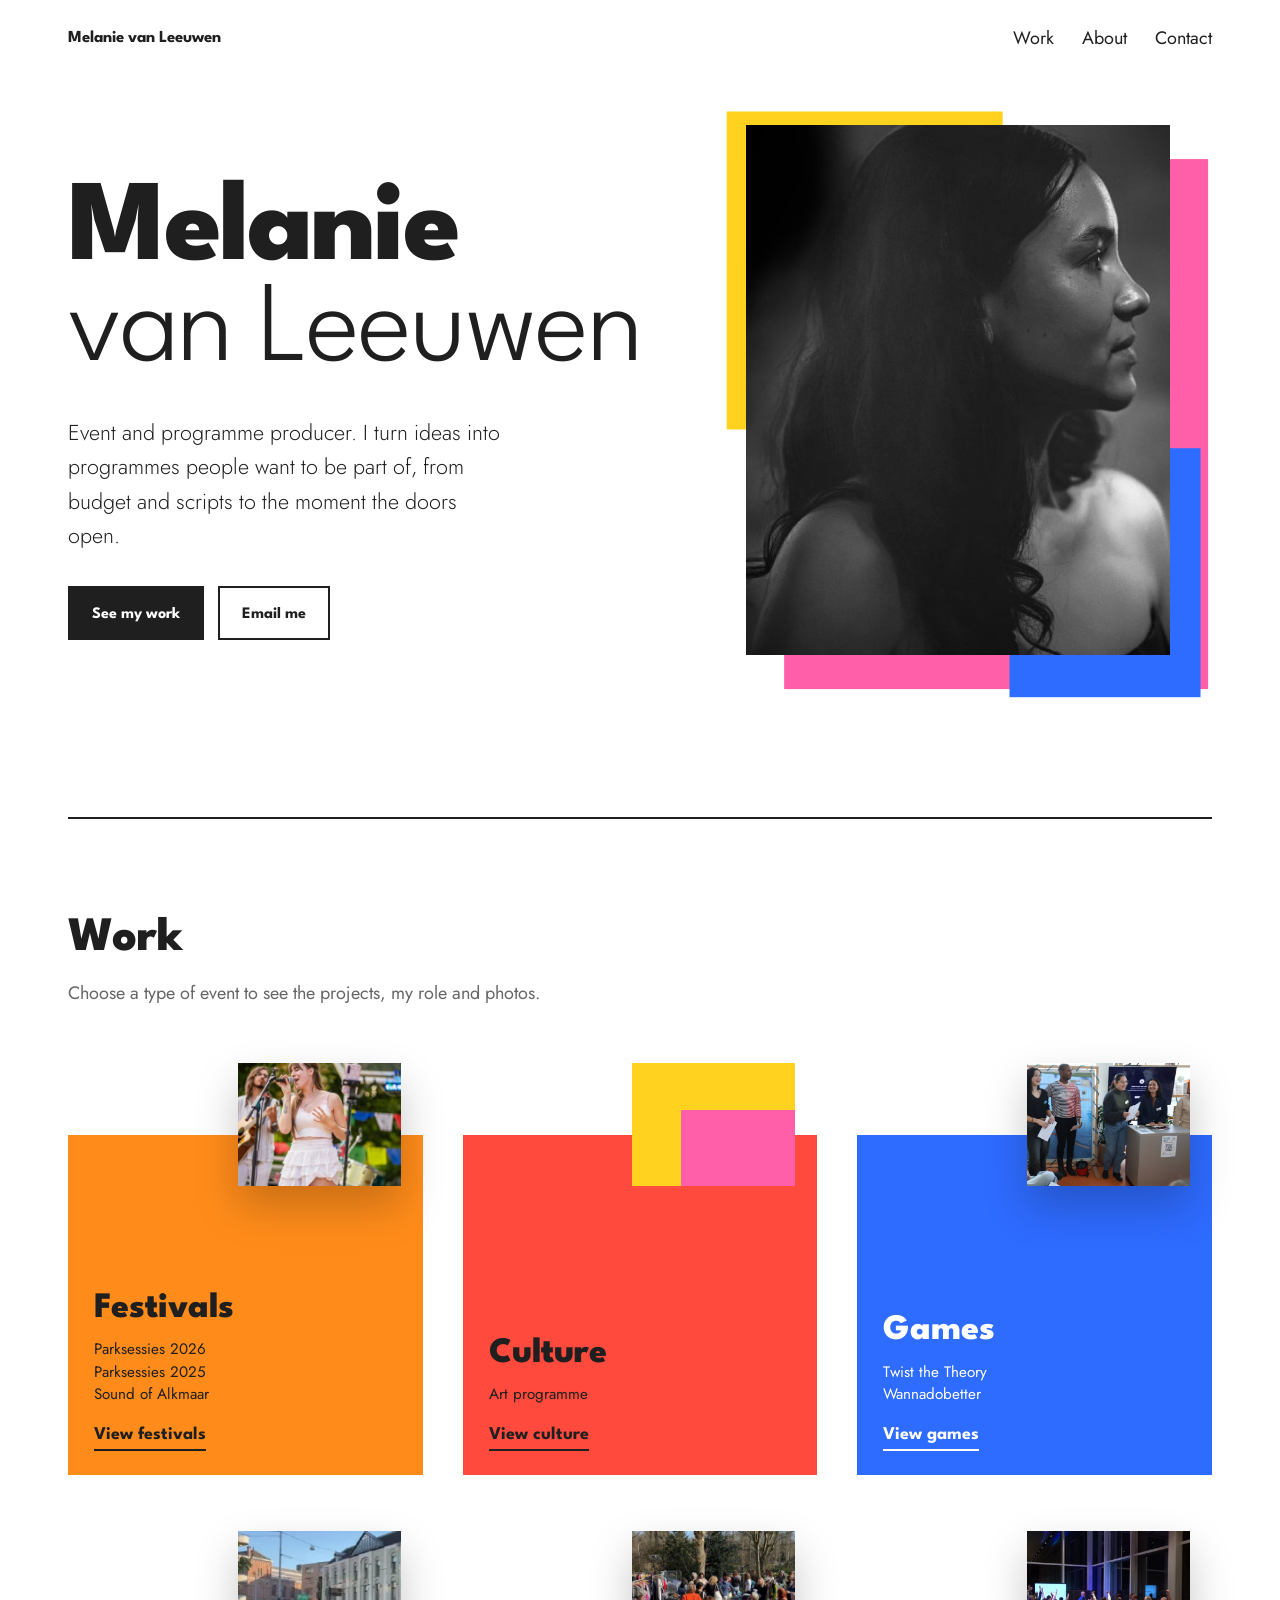
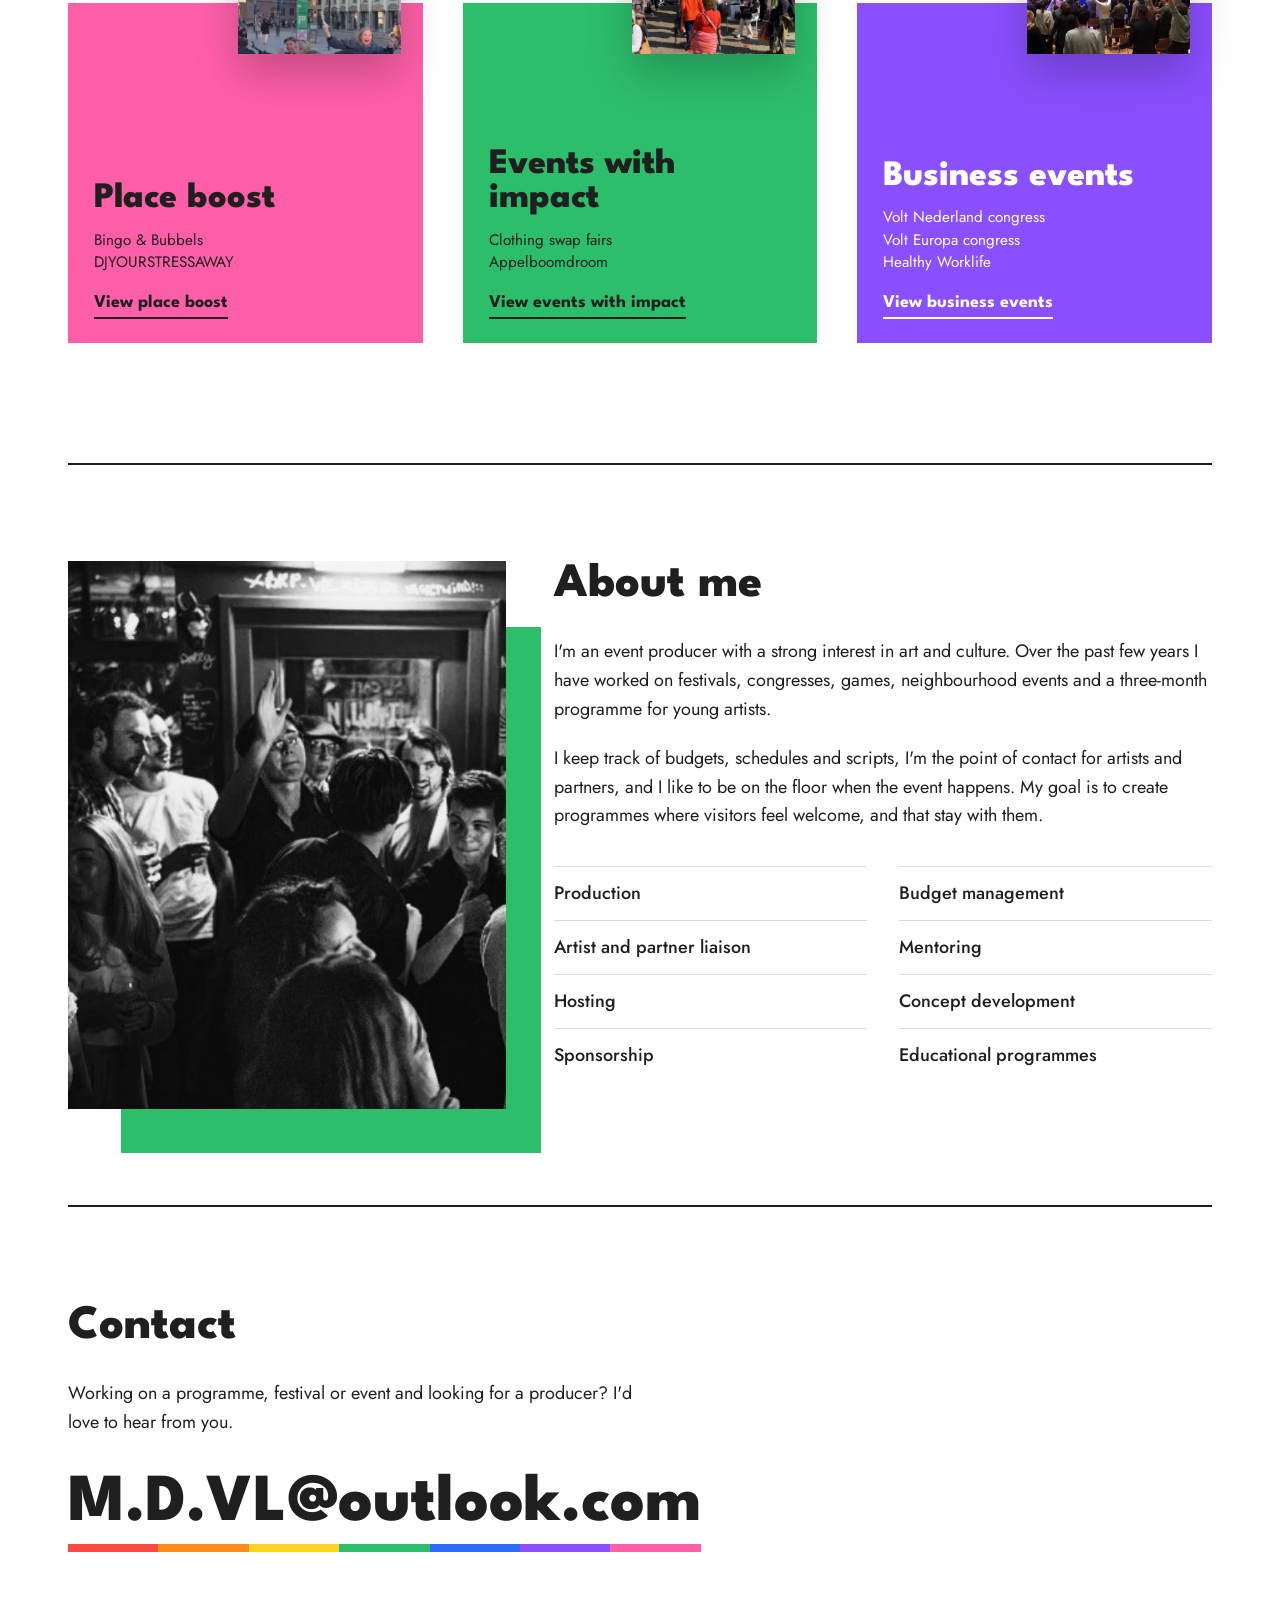
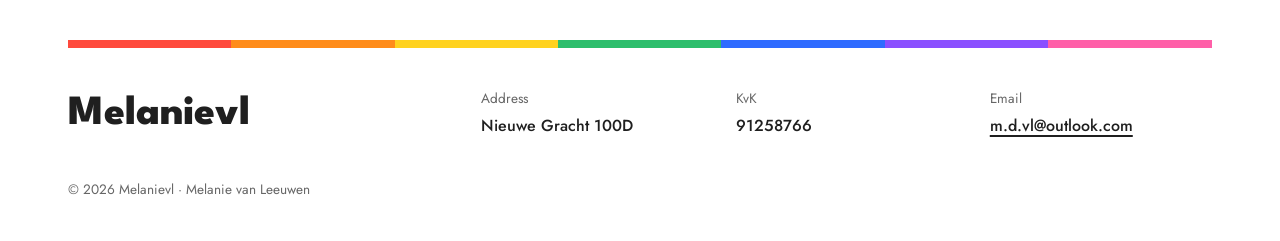
==== commit 8fe6748d: "Add files via upload" ====
--- a/index.html
+++ b/index.html
@@ -130,7 +130,15 @@
     <a class="mail" href="mailto:M.D.VL@outlook.com">M.D.VL@outlook.com</a>
   </section>
 
-  <footer>© 2026 Melanie van Leeuwen</footer>
+  <footer class="site-foot">
+    <p class="biz">Melanievl</p>
+    <dl class="biz-info">
+      <div><dt>Address</dt><dd>Nieuwe Gracht 100D</dd></div>
+      <div><dt>KvK</dt><dd>91258766</dd></div>
+      <div><dt>Email</dt><dd><a href="mailto:m.d.vl@outlook.com">m.d.vl@outlook.com</a></dd></div>
+    </dl>
+    <p class="legal">© 2026 Melanievl · Melanie van Leeuwen</p>
+  </footer>
 </div>
 
 <dialog id="lightbox" aria-label="Photo viewer">
--- a/styles.css
+++ b/styles.css
@@ -112,8 +112,11 @@
 .stage .block{position:absolute;background:var(--c)}
 .stage button{all:unset;position:absolute;cursor:zoom-in;overflow:hidden;background:#eee}
 .stage button:focus-visible{outline:3px solid var(--ink);outline-offset:3px}
-.stage img{width:100%;height:100%;object-fit:cover;transition:transform .4s ease}
-.stage button:hover img{transform:scale(1.03)}
+.stage img{width:100%;height:100%;object-fit:cover}
+.stage button{transition:scale .25s ease,box-shadow .25s ease}
+.stage button:hover,.stage button:focus-visible{scale:1.1;z-index:6;box-shadow:0 28px 60px rgba(0,0,0,.28)}
+.head-art .ph{transition:scale .25s ease}
+.head-art:hover .ph.b{scale:1.06}
 .stage .more{display:none}
 .stage .p1{z-index:1}
 .stage .p2{z-index:3;box-shadow:0 22px 48px rgba(0,0,0,.22)}
@@ -196,8 +199,9 @@
   .minis a{min-height:100px;font-size:1.05rem}
 }
 @media (prefers-reduced-motion: reduce){
-  .stage img,.minis a,.btn,.cat,.cat .go,.all{transition:none}
+  .stage button,.minis a,.btn,.cat,.cat .go,.all{transition:none}
   .cat:hover,.cat:focus-visible,.minis a:hover,.cat .go:hover,.all:hover{transform:none}
+  .stage button:hover{scale:1}
 }
 
 /* categories without photos yet: colour planes instead */
@@ -207,3 +211,19 @@
 .head-art.planes .pl{position:absolute}
 .head-art.planes .y{left:0;top:0;width:46%;height:52%;background:var(--yellow)}
 .head-art.planes .k{right:0;bottom:0;width:34%;height:40%;background:var(--pink)}
+
+/* business footer */
+.site-foot{color:var(--ink);font-size:1rem;position:relative;display:grid;grid-template-columns:1fr 2fr;gap:24px var(--gutter);align-items:start;margin-top:24px;padding:48px 0 40px;border-top:0}
+.site-foot::before{content:"";position:absolute;left:0;right:0;top:0;height:8px;
+  background:linear-gradient(90deg,var(--red) 0 14.28%,var(--orange) 0 28.56%,var(--yellow) 0 42.84%,var(--green) 0 57.12%,var(--blue) 0 71.4%,var(--purple) 0 85.68%,var(--pink) 0)}
+.site-foot .biz{font-family:var(--display);font-weight:800;font-size:clamp(1.8rem,3.4vw,2.6rem);line-height:1;margin:6px 0 0}
+.biz-info{margin:0;display:grid;grid-template-columns:repeat(3,minmax(0,1fr));gap:20px 32px}
+.biz-info dt{font-size:.85rem;color:var(--muted);margin-bottom:4px}
+.biz-info dd{margin:0;font-weight:500;overflow-wrap:anywhere}
+.biz-info a{text-decoration:underline;text-decoration-thickness:2px;text-underline-offset:4px}
+.biz-info a:hover{text-decoration-color:var(--pink)}
+.site-foot .legal{grid-column:1 / -1;margin:16px 0 0;color:var(--muted);font-size:.85rem}
+@media (max-width:760px){
+  .site-foot{grid-template-columns:1fr}
+  .biz-info{grid-template-columns:1fr}
+}
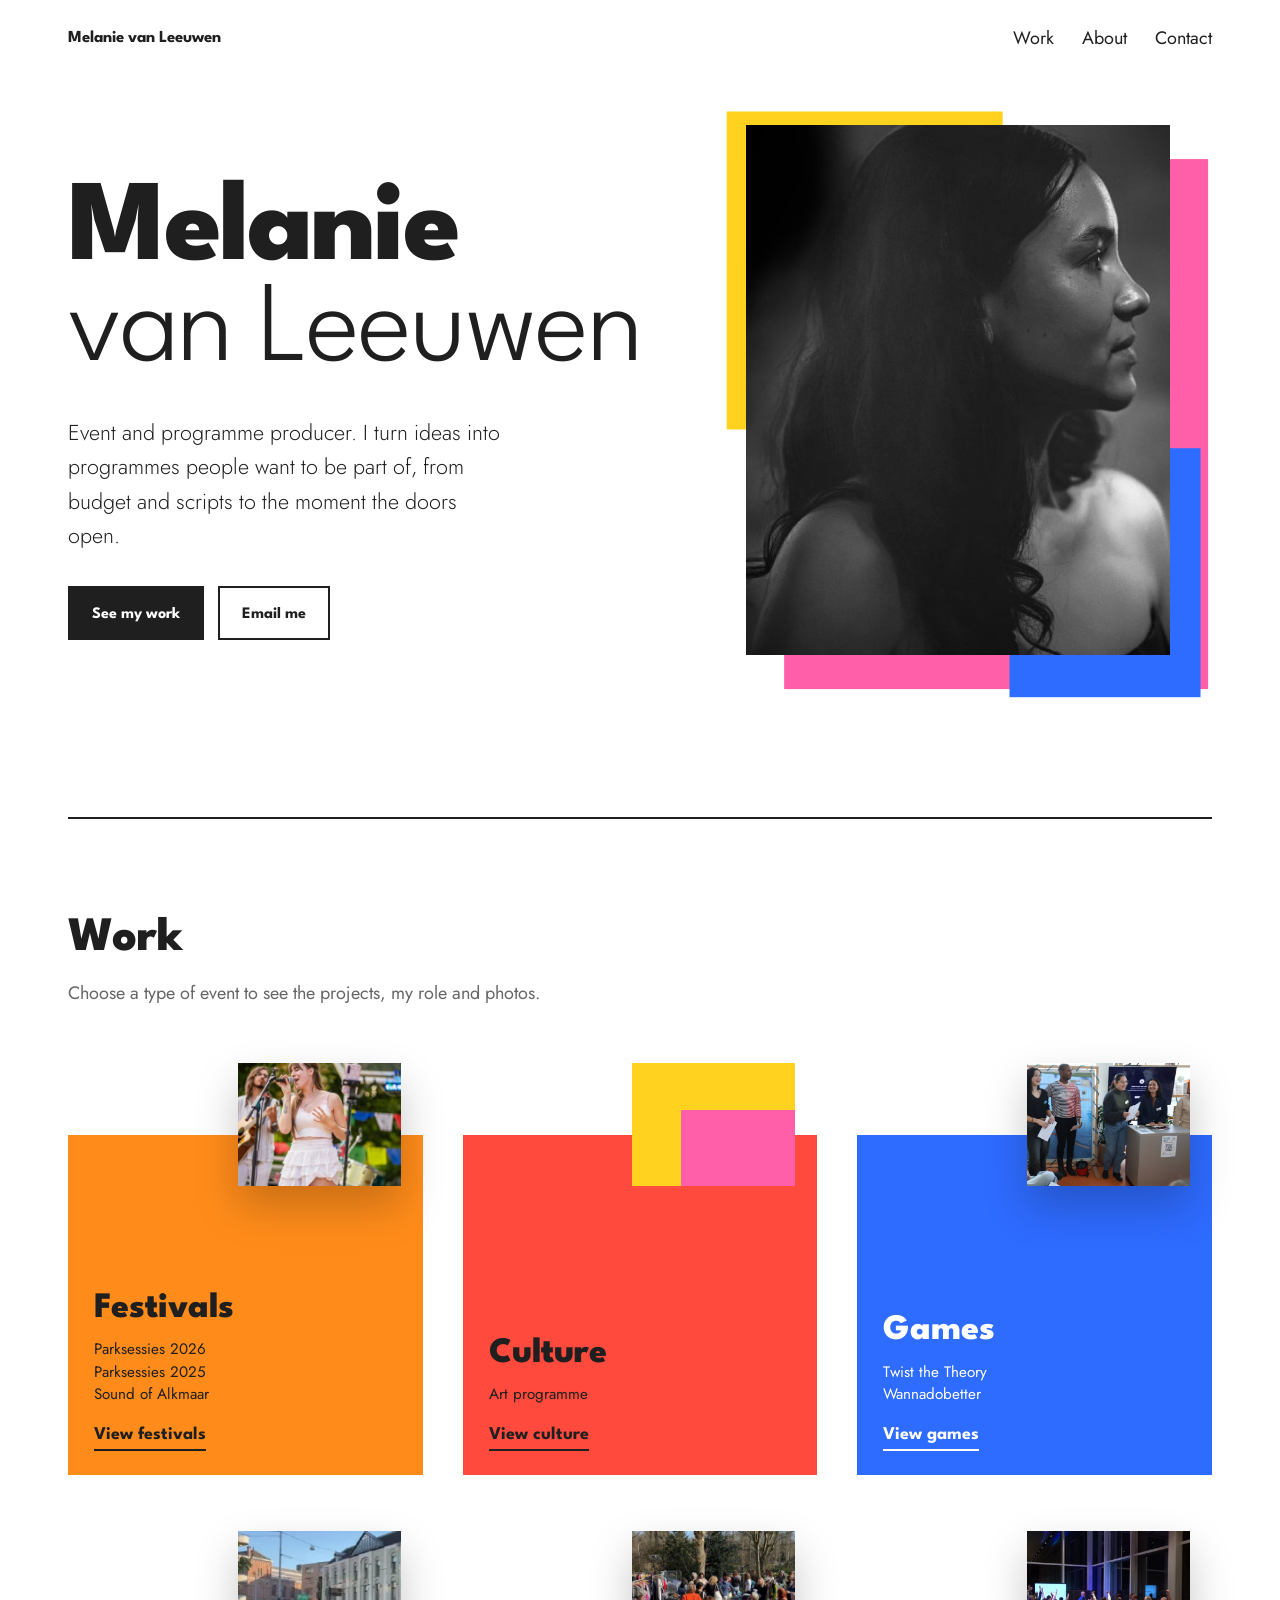
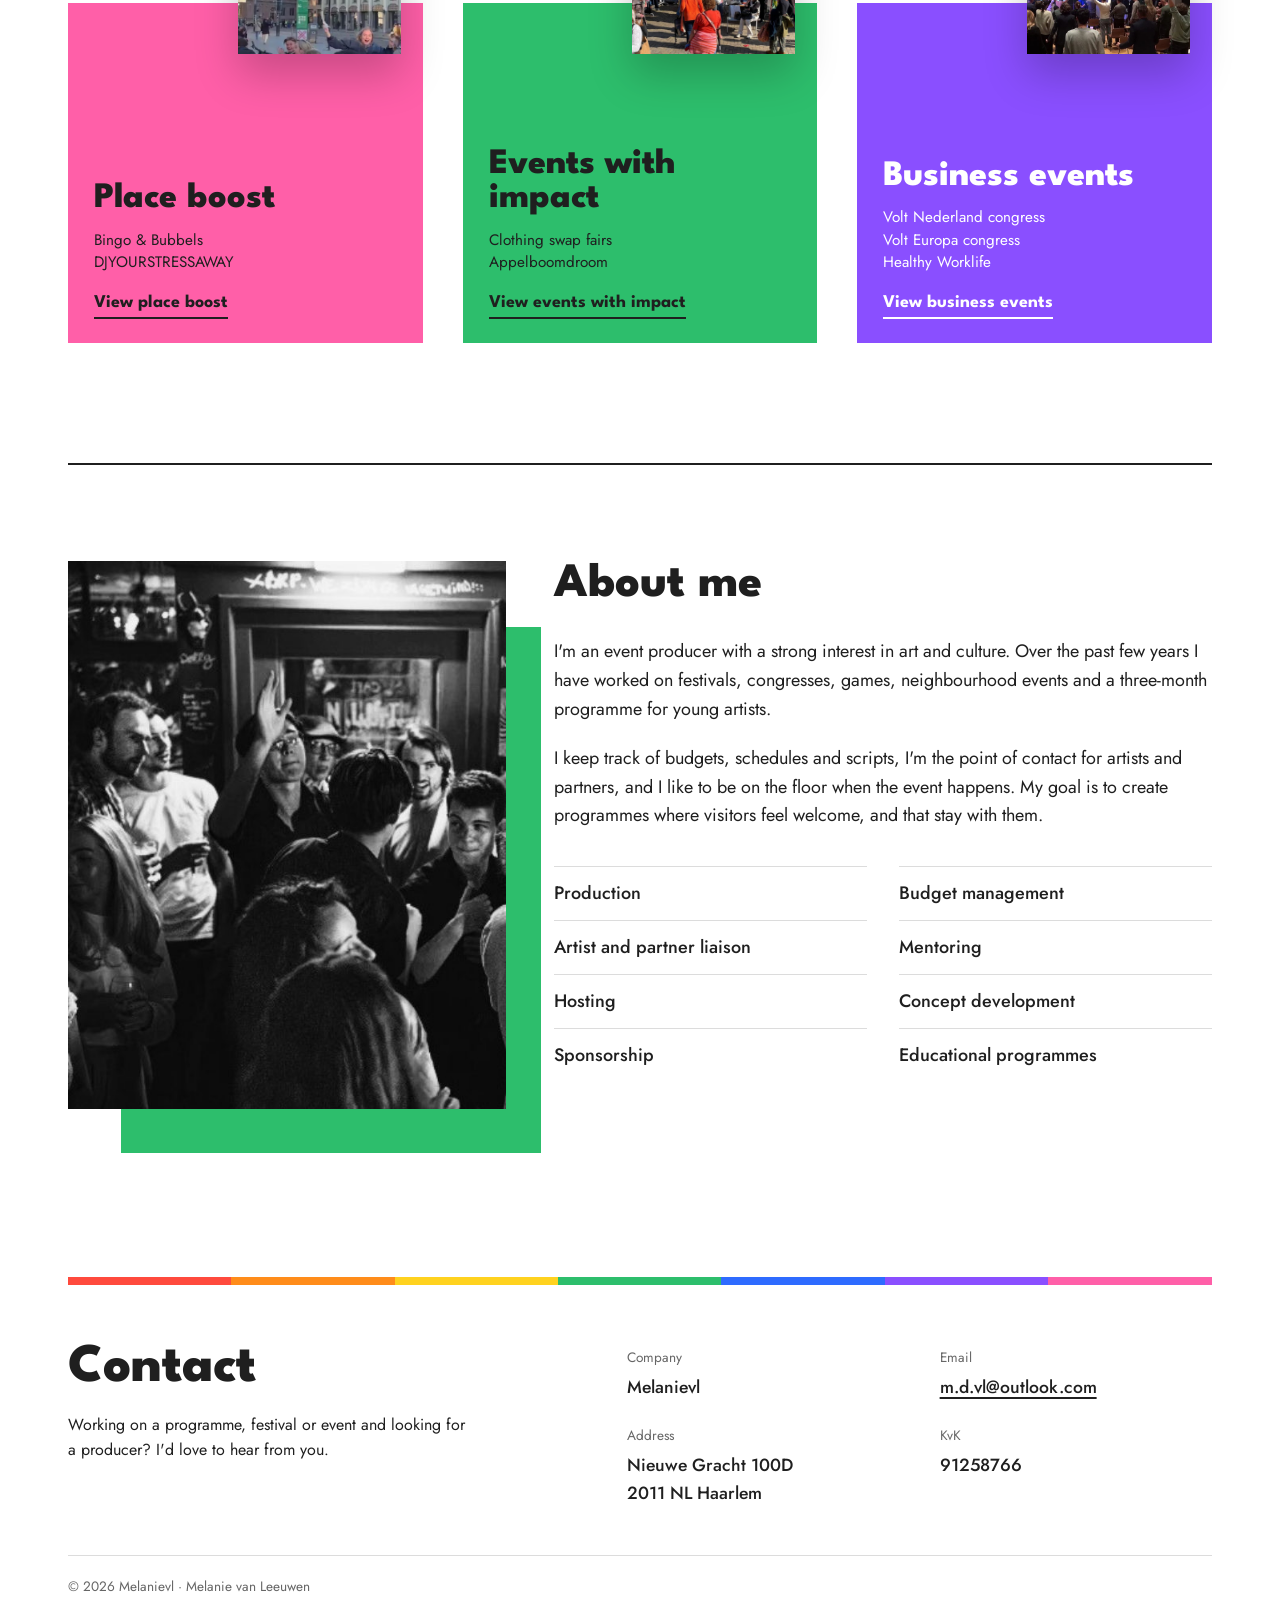
==== commit 74b0756b: "Add files via upload" ====
--- a/index.html
+++ b/index.html
@@ -8,7 +8,7 @@
 <link rel="preconnect" href="https://fonts.googleapis.com">
 <link rel="preconnect" href="https://fonts.gstatic.com" crossorigin>
 <link href="https://fonts.googleapis.com/css2?family=League+Spartan:wght@300;400;700;800&family=Jost:wght@300;400;500&display=swap" rel="stylesheet">
-<link rel="stylesheet" href="styles.css">
+<link rel="stylesheet" href="styles.css?v=2026-10-19b">
 </head>
 <body>
 <div class="wrap">
@@ -124,18 +124,16 @@
     </div>
   </section>
 
-  <section class="contact" id="contact">
-    <h2 class="section">Contact</h2>
-    <p>Working on a programme, festival or event and looking for a producer? I'd love to hear from you.</p>
-    <a class="mail" href="mailto:M.D.VL@outlook.com">M.D.VL@outlook.com</a>
-  </section>
-
-  <footer class="site-foot">
-    <p class="biz">Melanievl</p>
+  <footer class="site-foot" id="contact">
+    <div class="foot-intro">
+      <h2>Contact</h2>
+      <p>Working on a programme, festival or event and looking for a producer? I'd love to hear from you.</p>
+    </div>
     <dl class="biz-info">
-      <div><dt>Address</dt><dd>Nieuwe Gracht 100D</dd></div>
+      <div><dt>Company</dt><dd>Melanievl</dd></div>
+      <div><dt>Email</dt><dd><a href="mailto:m.d.vl@outlook.com">m.d.vl@outlook.com</a></dd></div>
+      <div><dt>Address</dt><dd>Nieuwe Gracht 100D<br>2011 NL Haarlem</dd></div>
       <div><dt>KvK</dt><dd>91258766</dd></div>
-      <div><dt>Email</dt><dd><a href="mailto:m.d.vl@outlook.com">m.d.vl@outlook.com</a></dd></div>
     </dl>
     <p class="legal">© 2026 Melanievl · Melanie van Leeuwen</p>
   </footer>
@@ -150,6 +148,6 @@
     <p class="count"></p>
   </div>
 </dialog>
-<script src="main.js"></script>
+<script src="main.js?v=2026-10-19b"></script>
 </body>
 </html>
--- a/styles.css
+++ b/styles.css
@@ -212,18 +212,20 @@
 .head-art.planes .y{left:0;top:0;width:46%;height:52%;background:var(--yellow)}
 .head-art.planes .k{right:0;bottom:0;width:34%;height:40%;background:var(--pink)}
 
-/* business footer */
-.site-foot{color:var(--ink);font-size:1rem;position:relative;display:grid;grid-template-columns:1fr 2fr;gap:24px var(--gutter);align-items:start;margin-top:24px;padding:48px 0 40px;border-top:0}
+/* footer: contact + business details */
+.site-foot{color:var(--ink);font-size:1rem;position:relative;display:grid;grid-template-columns:minmax(0,1fr) minmax(0,1.2fr);gap:32px calc(var(--gutter) * 1.5);align-items:start;margin-top:72px;padding:64px 0 40px}
 .site-foot::before{content:"";position:absolute;left:0;right:0;top:0;height:8px;
   background:linear-gradient(90deg,var(--red) 0 14.28%,var(--orange) 0 28.56%,var(--yellow) 0 42.84%,var(--green) 0 57.12%,var(--blue) 0 71.4%,var(--purple) 0 85.68%,var(--pink) 0)}
-.site-foot .biz{font-family:var(--display);font-weight:800;font-size:clamp(1.8rem,3.4vw,2.6rem);line-height:1;margin:6px 0 0}
-.biz-info{margin:0;display:grid;grid-template-columns:repeat(3,minmax(0,1fr));gap:20px 32px}
+.foot-intro h2{font-family:var(--display);font-weight:800;font-size:clamp(2.2rem,4.5vw,3.4rem);line-height:1;margin:0 0 16px}
+.foot-intro p{margin:0;max-width:40ch}
+.biz-info{margin:6px 0 0;display:grid;grid-template-columns:repeat(2,minmax(0,1fr));gap:24px 40px}
 .biz-info dt{font-size:.85rem;color:var(--muted);margin-bottom:4px}
-.biz-info dd{margin:0;font-weight:500;overflow-wrap:anywhere}
-.biz-info a{text-decoration:underline;text-decoration-thickness:2px;text-underline-offset:4px}
-.biz-info a:hover{text-decoration-color:var(--pink)}
-.site-foot .legal{grid-column:1 / -1;margin:16px 0 0;color:var(--muted);font-size:.85rem}
+.biz-info dd{margin:0;font-weight:500;font-size:1.1rem;overflow-wrap:anywhere}
+.biz-info a{text-decoration:underline;text-decoration-thickness:2px;text-underline-offset:4px;display:inline-block;transition:transform .2s ease;transform-origin:left center}
+.biz-info a:hover{text-decoration-color:var(--pink);transform:scale(1.06)}
+.site-foot .legal{grid-column:1 / -1;margin:16px 0 0;padding-top:20px;border-top:1px solid var(--rule);color:var(--muted);font-size:.85rem}
 @media (max-width:760px){
-  .site-foot{grid-template-columns:1fr}
+  .site-foot{grid-template-columns:1fr;margin-top:48px;padding-top:48px}
   .biz-info{grid-template-columns:1fr}
 }
+@media (prefers-reduced-motion: reduce){.biz-info a{transition:none}.biz-info a:hover{transform:none}}
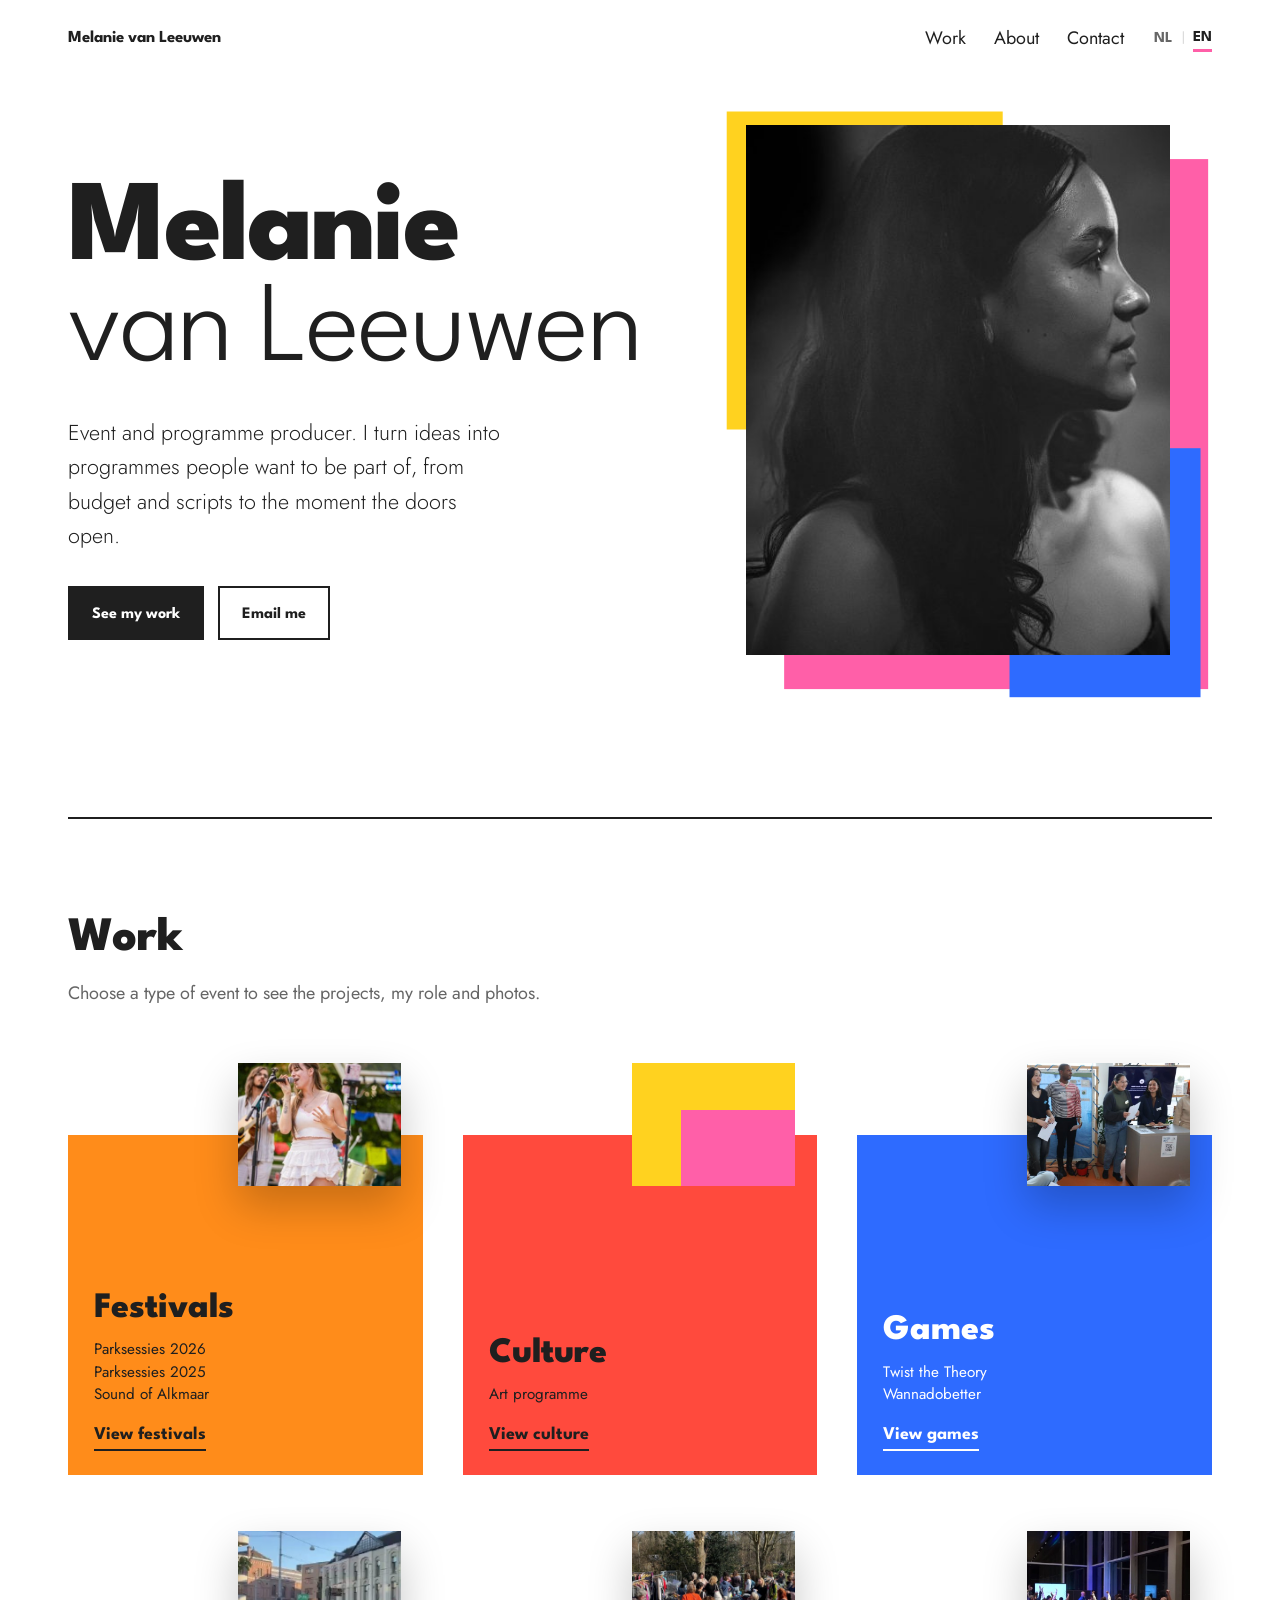
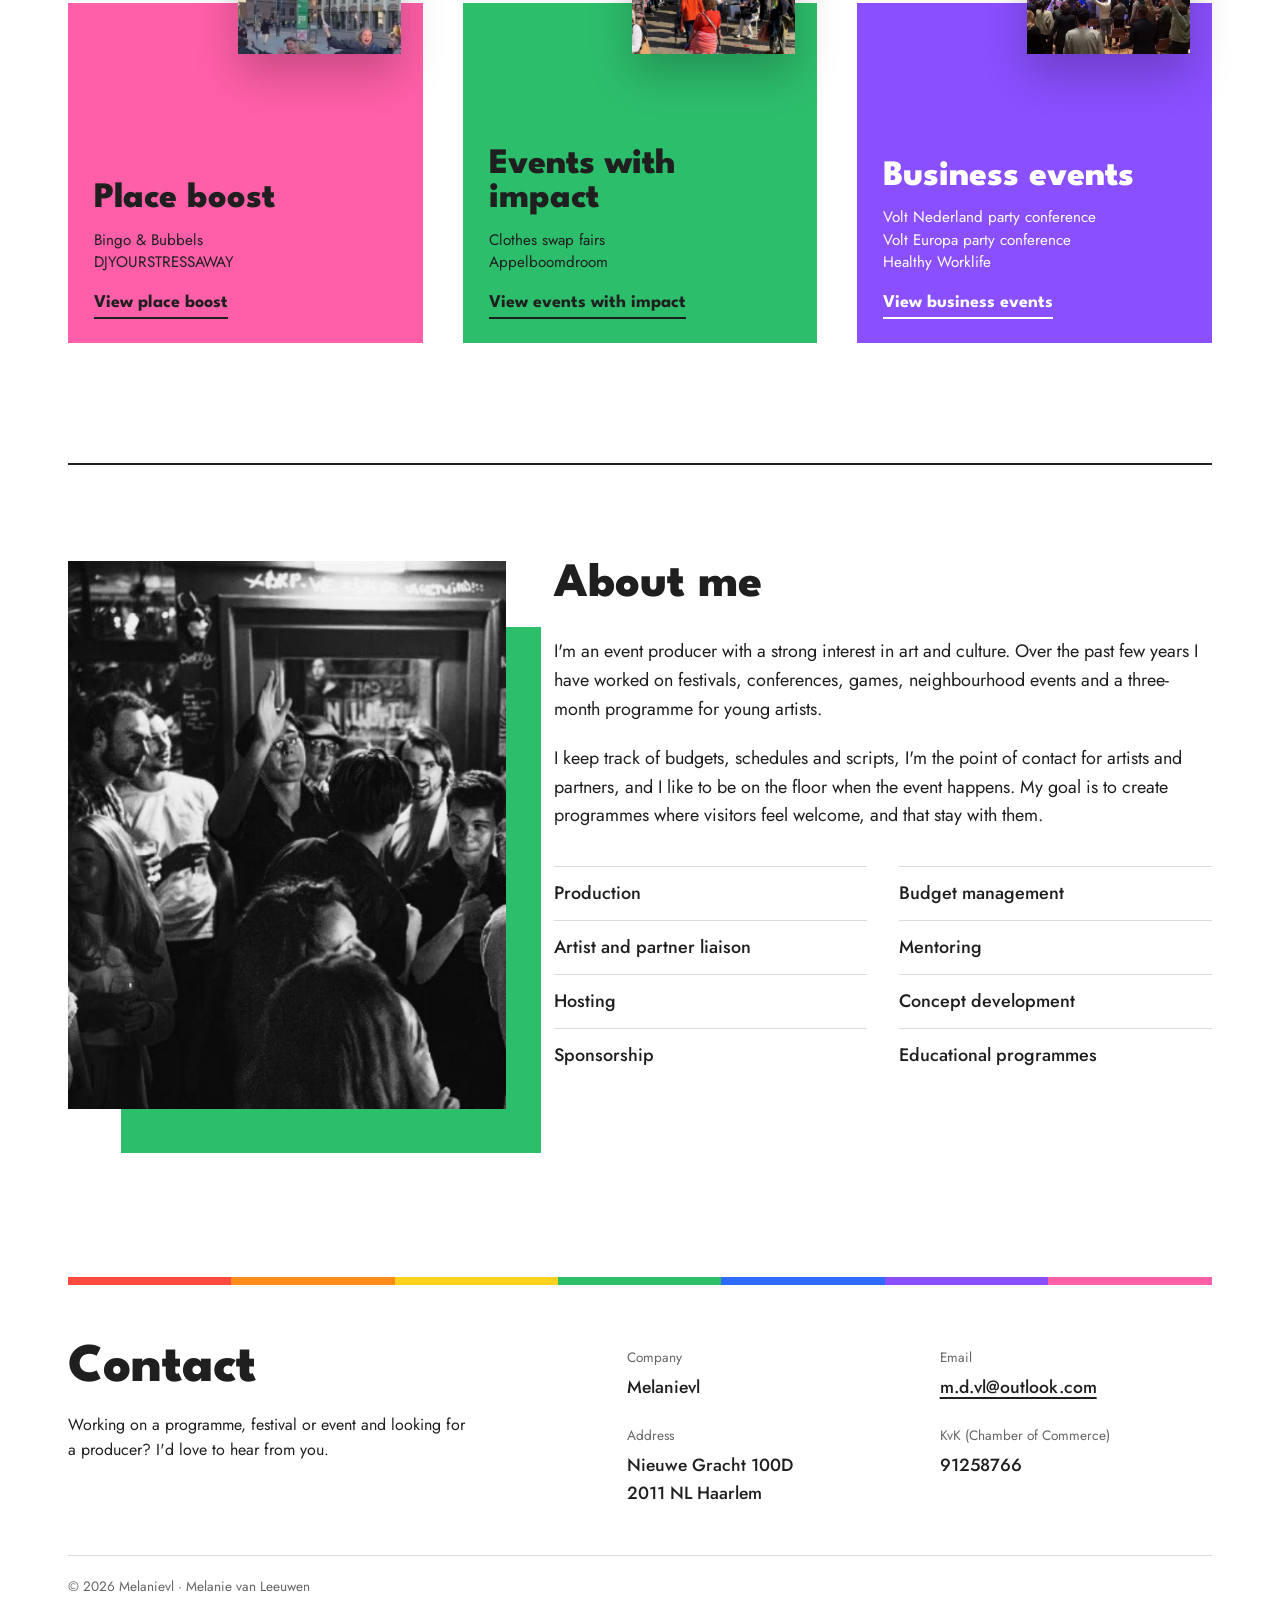
==== commit e3452186: "Add files via upload" ====
--- a/index.html
+++ b/index.html
@@ -1,14 +1,16 @@
 <!doctype html>
-<html lang="en">
+<html lang="en-GB">
 <head>
 <meta charset="utf-8">
 <meta name="viewport" content="width=device-width, initial-scale=1">
 <title>Melanie van Leeuwen · Event &amp; Programme Producer</title>
 <meta name="description" content="Portfolio of Melanie van Leeuwen, event and programme producer: festivals, culture, games, place boost events, events with impact and business events.">
+<link rel="alternate" hreflang="en-GB" href="index.html">
+<link rel="alternate" hreflang="nl" href="nl/index.html">
 <link rel="preconnect" href="https://fonts.googleapis.com">
 <link rel="preconnect" href="https://fonts.gstatic.com" crossorigin>
 <link href="https://fonts.googleapis.com/css2?family=League+Spartan:wght@300;400;700;800&family=Jost:wght@300;400;500&display=swap" rel="stylesheet">
-<link rel="stylesheet" href="styles.css?v=2026-10-19b">
+<link rel="stylesheet" href="styles.css?v=2026-10-19c">
 </head>
 <body>
 <div class="wrap">
@@ -19,6 +21,7 @@
       <li><a href="index.html#about">About</a></li>
       <li><a href="#contact">Contact</a></li>
     </ul>
+    <p class="lang" aria-label="Language"><a href="nl/index.html" hreflang="nl" lang="nl">NL</a><span class="sep" aria-hidden="true">|</span><span aria-current="true">EN</span></p>
   </nav>
 
   <header class="hero" id="top">
@@ -27,7 +30,7 @@
       <p class="lead">Event and programme producer. I turn ideas into programmes people want to be part of, from budget and scripts to the moment the doors open.</p>
       <div class="actions">
         <a class="btn solid" href="#work">See my work</a>
-        <a class="btn" href="mailto:M.D.VL@outlook.com">Email me</a>
+        <a class="btn" href="mailto:m.d.vl@outlook.com">Email me</a>
       </div>
     </div>
     <div class="portrait">
@@ -87,7 +90,7 @@
           <div class="photo"><img src="images/kledingruil-3.jpg" alt="" loading="lazy"></div>
           <div class="tile">
             <h3>Events with impact</h3>
-            <ul><li>Clothing swap fairs</li><li>Appelboomdroom</li></ul>
+            <ul><li>Clothes swap fairs</li><li>Appelboomdroom</li></ul>
             <span class="go">View events with impact</span>
           </div>
         </a>
@@ -97,7 +100,7 @@
           <div class="photo"><img src="images/healthy-5.jpg" alt="" loading="lazy"></div>
           <div class="tile">
             <h3>Business events</h3>
-            <ul><li>Volt Nederland congress</li><li>Volt Europa congress</li><li>Healthy Worklife</li></ul>
+            <ul><li>Volt Nederland party conference</li><li>Volt Europa party conference</li><li>Healthy Worklife</li></ul>
             <span class="go">View business events</span>
           </div>
         </a>
@@ -109,8 +112,8 @@
     <div class="crowd"><img src="images/crowd.jpg" alt="Audience at Sound of Alkmaar" loading="lazy"></div>
     <div>
       <h2 class="section">About me</h2>
-      <p>I'm an event producer with a strong interest in art and culture. Over the past few years I have worked on festivals, congresses, games, neighbourhood events and a three-month programme for young artists.</p>
-      <p>I keep track of budgets, schedules and scripts, I'm the point of contact for artists and partners, and I like to be on the floor when the event happens. My goal is to create programmes where visitors feel welcome, and that stay with them.</p>
+      <p>I&#x27;m an event producer with a strong interest in art and culture. Over the past few years I have worked on festivals, conferences, games, neighbourhood events and a three-month programme for young artists.</p>
+      <p>I keep track of budgets, schedules and scripts, I&#x27;m the point of contact for artists and partners, and I like to be on the floor when the event happens. My goal is to create programmes where visitors feel welcome, and that stay with them.</p>
       <ul class="skills">
         <li>Production</li>
         <li>Budget management</li>
@@ -127,19 +130,19 @@
   <footer class="site-foot" id="contact">
     <div class="foot-intro">
       <h2>Contact</h2>
-      <p>Working on a programme, festival or event and looking for a producer? I'd love to hear from you.</p>
+      <p>Working on a programme, festival or event and looking for a producer? I&#x27;d love to hear from you.</p>
     </div>
     <dl class="biz-info">
       <div><dt>Company</dt><dd>Melanievl</dd></div>
       <div><dt>Email</dt><dd><a href="mailto:m.d.vl@outlook.com">m.d.vl@outlook.com</a></dd></div>
       <div><dt>Address</dt><dd>Nieuwe Gracht 100D<br>2011 NL Haarlem</dd></div>
-      <div><dt>KvK</dt><dd>91258766</dd></div>
+      <div><dt>KvK (Chamber of Commerce)</dt><dd>91258766</dd></div>
     </dl>
     <p class="legal">© 2026 Melanievl · Melanie van Leeuwen</p>
   </footer>
 </div>
 
-<dialog id="lightbox" aria-label="Photo viewer">
+<dialog id="lightbox" aria-label="Photo viewer" data-enlarge="Enlarge photo: ">
   <div class="lb">
     <img alt="">
     <button class="close" type="button">Close</button>
@@ -148,6 +151,6 @@
     <p class="count"></p>
   </div>
 </dialog>
-<script src="main.js?v=2026-10-19b"></script>
+<script src="main.js?v=2026-10-19c"></script>
 </body>
 </html>
--- a/styles.css
+++ b/styles.css
@@ -229,3 +229,17 @@
   .biz-info{grid-template-columns:1fr}
 }
 @media (prefers-reduced-motion: reduce){.biz-info a{transition:none}.biz-info a:hover{transform:none}}
+
+/* language switch NL | EN */
+.nav{gap:12px 28px;flex-wrap:wrap}
+.nav ul{margin-left:auto}
+.lang{margin:0;display:flex;align-items:center;gap:8px;font-family:var(--display);font-weight:700;font-size:.95rem}
+.lang a{text-decoration:none;color:var(--muted);padding:2px 2px;transition:color .15s}
+.lang a:hover{color:var(--ink);text-decoration:underline;text-decoration-thickness:2px;text-underline-offset:5px}
+.lang [aria-current]{color:var(--ink);border-bottom:3px solid var(--pink)}
+.lang .sep{color:var(--rule);font-weight:400}
+@media (max-width:620px){
+  .nav .mark{order:1}
+  .lang{order:2;margin-left:auto}
+  .nav ul{order:3;width:100%;margin-left:0}
+}
